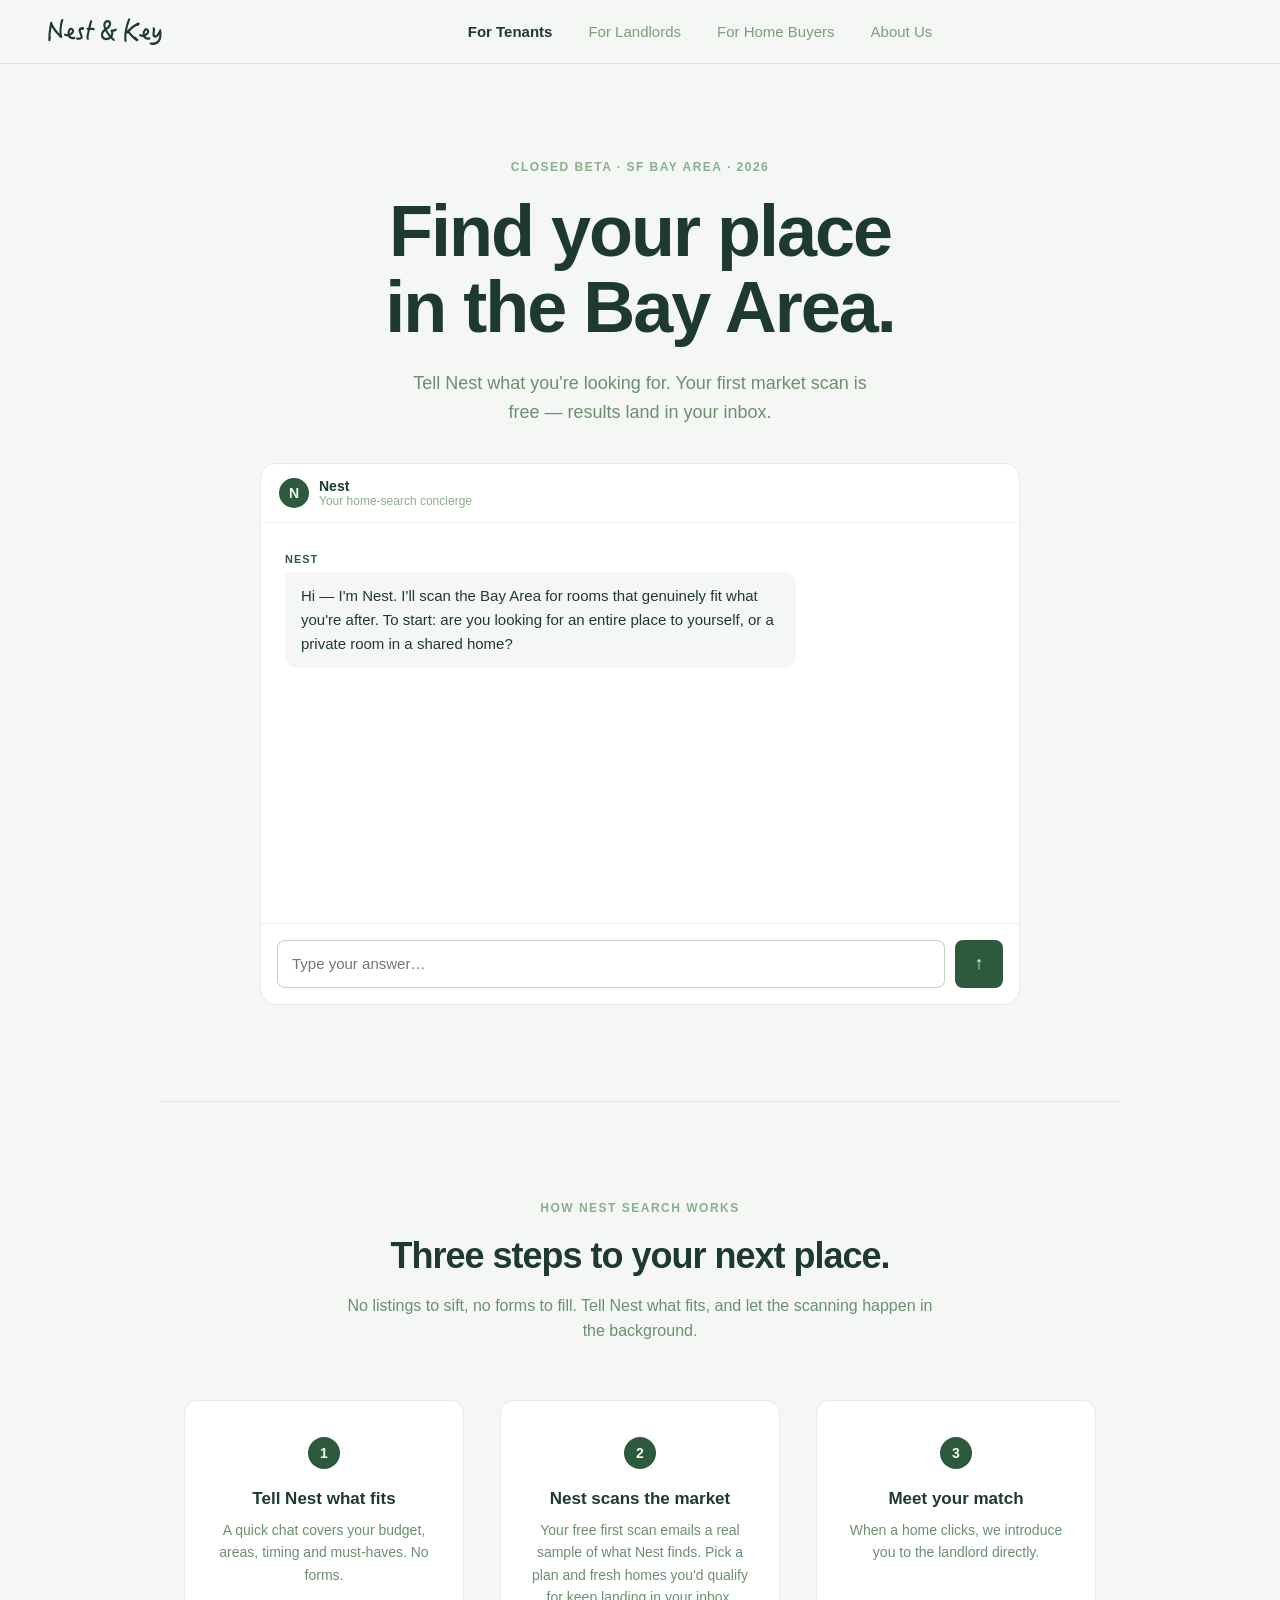
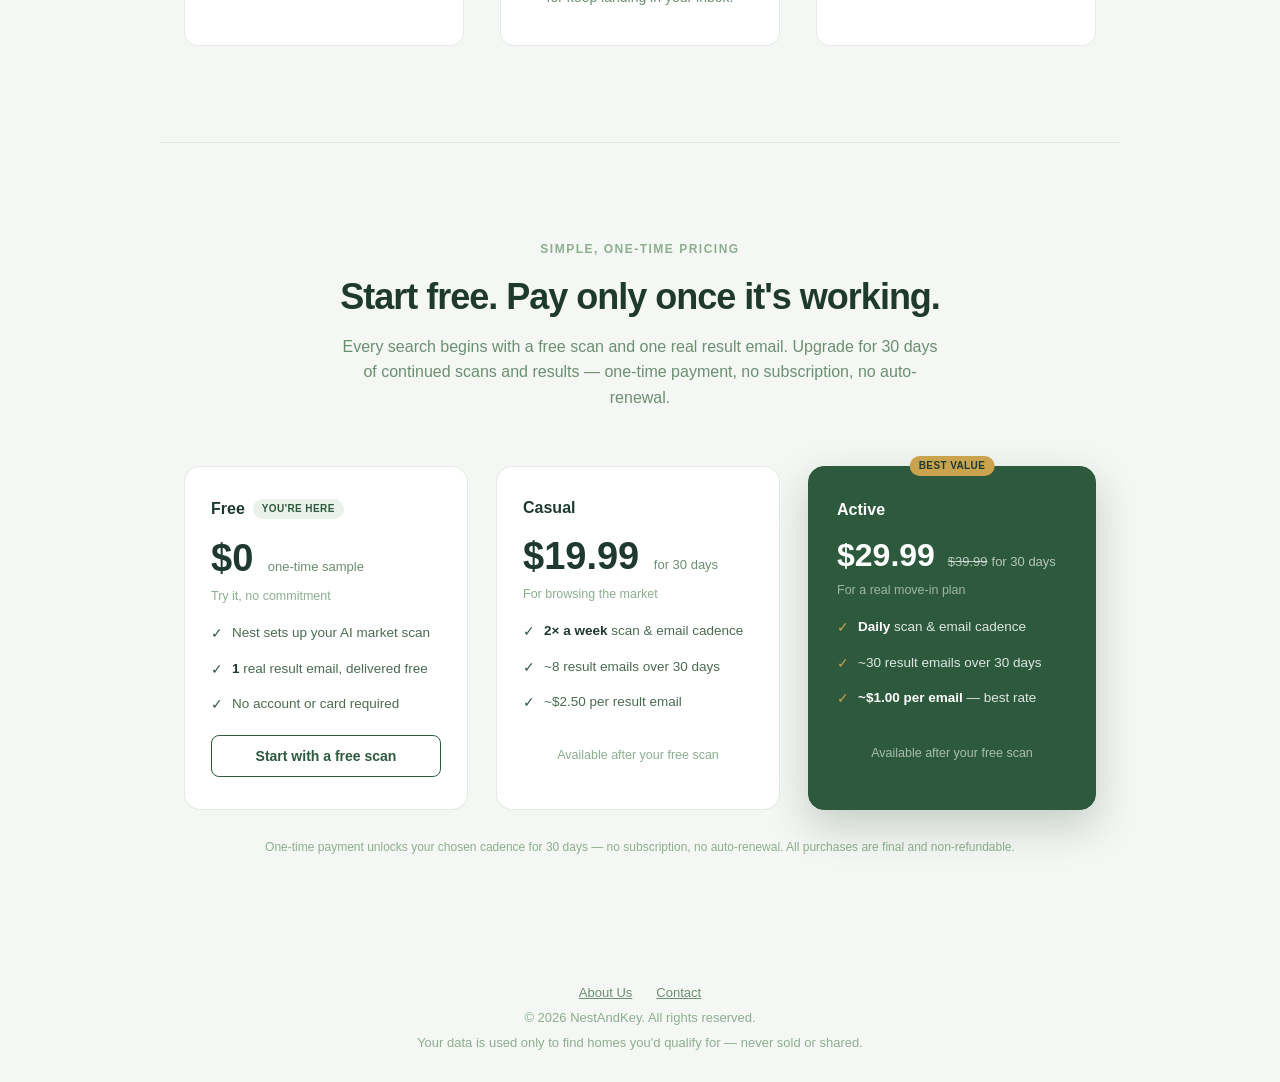
==== index.html @ 178459e4 "Fix tenant chat: input locked after correction + submit hint improvements - showStartButton() now re" ====
<!DOCTYPE html>
<html lang="en">
<head>
  <meta charset="UTF-8" />
  <meta name="viewport" content="width=device-width, initial-scale=1.0" />
  <title>Find Your Room in the SF Bay Area | Nest &amp; Key</title>
  <meta name="description" content="Tell Nest what you're looking for. Your first market scan is free — results land in your inbox. Nest &amp; Key finds and screens rooms for renters in the SF Bay Area." />
  <link rel="stylesheet" href="/styles.css" />
</head>
<body>

  <nav>
    <div class="nav-left">
      <button class="hamburger" id="hamburger" onclick="toggleMenu()" aria-label="Menu">
        <span></span><span></span><span></span>
      </button>
      <a class="nav-logo" href="/">
        <svg width="120" height="34" viewBox="40 88 160 55" fill="none" xmlns="http://www.w3.org/2000/svg" style="display:block;">
          <path d="M206.475 119.691C206.475 126.019 204.839 130.495 201.611 133.25C198.942 135.488 195.542 136.65 191.324 136.65C188.655 136.65 187.321 135.832 187.321 134.283C187.321 133.163 187.881 132.604 188.957 132.561C189.473 132.604 190.248 132.69 191.281 132.819C197.866 132.733 201.654 129.849 202.687 124.125C202.902 122.79 203.031 121.413 203.031 119.95C200.75 123.135 198.512 124.727 196.317 124.727C194.939 124.727 193.906 124.297 193.132 123.35C192.314 122.446 191.926 121.284 191.926 119.864C191.926 119.003 192.013 117.625 192.228 115.818C192.443 114.01 192.572 112.719 192.572 111.858C192.572 111.6 192.486 111.255 192.357 110.739C192.185 110.222 192.142 109.878 192.142 109.62C192.142 108.544 192.744 107.984 194.036 107.984C194.724 107.984 195.284 108.458 195.671 109.404C196.015 110.179 196.188 111.126 196.188 112.159C196.188 112.546 196.015 113.752 195.757 115.732C195.499 117.712 195.37 119.046 195.37 119.734C195.37 120.509 195.671 120.897 196.36 120.897C197.307 120.897 198.297 120.251 199.33 118.96C200.104 118.013 201.137 116.334 202.472 113.967C203.117 112.848 203.031 110.524 204.452 110.524C205.786 110.524 206.475 113.795 206.475 116.808V119.691Z" fill="currentColor"/>
          <path d="M188.711 125.976C188.711 127.353 187.248 128.085 184.364 128.085C181.093 128.085 178.682 126.621 177.133 123.652H175.842C174.723 123.652 173.647 123.436 172.528 122.963C171.064 122.36 170.375 121.586 170.375 120.639C170.375 119.434 170.935 118.831 172.054 118.831C172.312 118.831 172.743 119.046 173.345 119.477C173.948 119.907 174.507 120.122 175.11 120.122H176.1C175.971 119.39 175.928 118.788 175.928 118.357C175.928 116.291 176.444 114.355 177.477 112.547C178.682 110.438 180.189 109.362 182.04 109.362C183.116 109.362 184.149 109.878 185.182 110.911C186.215 111.944 186.731 113.106 186.731 114.312C186.731 117.497 184.579 120.251 180.275 122.576C181.308 123.824 182.427 124.426 183.718 124.426C184.063 124.426 184.622 124.383 185.354 124.297C186.086 124.211 186.645 124.125 186.989 124.125C187.42 124.125 187.85 124.34 188.195 124.685C188.539 125.115 188.711 125.545 188.711 125.976ZM183.331 114.484C183.331 114.139 183.159 113.838 182.901 113.494C182.556 113.236 182.212 113.063 181.868 113.063C181.093 113.063 180.49 113.709 180.06 115C179.629 116.076 179.457 117.195 179.457 118.357V119.132C182.04 117.454 183.331 115.904 183.331 114.484Z" fill="currentColor"/>
          <path d="M171.391 102.217C171.391 103.422 170.659 104.326 169.282 105.014C168.206 105.617 167.603 105.875 167.431 105.875C167.216 105.875 166.829 105.746 166.226 105.488C162.395 107.769 158.608 110.782 154.906 114.527C156.068 116.162 157.446 117.798 159.038 119.433C160.803 121.327 162.266 122.662 163.471 123.393C163.816 123.393 163.988 123.35 164.074 123.35C164.461 123.35 164.892 123.565 165.365 123.953L167.905 126.234C168.808 127.052 169.282 127.783 169.282 128.386C169.282 128.86 169.11 129.29 168.765 129.677C168.378 130.065 167.948 130.28 167.474 130.28C166.656 130.28 165.666 129.849 164.461 129.075C160.458 126.406 156.413 122.403 152.367 117.109C151.635 117.755 150.86 118.185 150.085 118.357C149.87 120.38 149.784 122.231 149.784 123.867C149.784 125.933 149.784 127.396 149.87 128.171C149.87 128.343 149.87 128.644 149.956 129.032C149.999 129.462 150.042 129.72 150.042 129.849C150.042 130.28 149.87 130.667 149.569 131.012C149.225 131.356 148.88 131.528 148.45 131.528C147.761 131.528 147.202 131.141 146.814 130.452C146.47 129.893 146.341 129.29 146.341 128.515C146.341 128.085 146.341 127.009 146.384 125.244C146.384 123.522 146.384 122.575 146.384 122.317C146.384 118.486 147.029 113.795 148.321 108.243C149.483 103.121 150.903 98.6442 152.539 94.8135C152.969 93.8666 153.486 93.3501 154.131 93.3501C155.25 93.3501 155.853 93.8666 155.853 94.8996C155.853 95.2439 155.38 96.7934 154.476 99.5051C153.4 102.733 152.84 104.498 152.754 104.756C151.893 107.769 151.248 110.653 150.774 113.494L154.949 109.534C156.8 107.812 159.21 105.918 162.223 103.938C165.709 101.528 168.163 100.323 169.626 100.323C170.057 100.323 170.444 100.538 170.788 100.925C171.176 101.313 171.391 101.743 171.391 102.217Z" fill="currentColor"/>
          <path d="M134.182 111.556C134.182 112.159 134.053 112.633 133.881 112.891C133.622 113.192 133.235 113.493 132.632 113.752C131.599 114.311 130.222 114.785 128.457 115.172C128.543 115.904 128.586 116.678 128.586 117.453C128.586 119.562 127.984 121.585 126.865 123.479C127.769 124.254 129.017 125.459 130.652 127.051C130.911 127.439 131.083 127.912 131.083 128.429C131.083 129.548 130.48 130.107 129.318 130.107C128.629 130.107 127.037 128.816 124.454 126.148C122.044 127.912 119.634 128.773 117.137 128.773C114.641 128.773 112.618 127.998 111.025 126.449C109.433 124.899 108.658 122.876 108.658 120.294C108.658 118.142 109.089 116.334 110.036 114.828C110.724 113.709 111.972 112.374 113.866 110.782C112.833 108.113 112.36 106.09 112.36 104.627C112.36 102.302 112.962 100.323 114.254 98.6009C115.545 96.8362 117.31 95.9323 119.462 95.9323C121.097 95.9323 122.431 96.4919 123.508 97.6109C124.584 98.687 125.143 100.064 125.143 101.786C125.143 104.11 124.454 106.09 123.12 107.726C122.302 108.759 120.71 110.179 118.299 111.901C119.591 114.354 120.796 116.248 121.872 117.582L124.282 120.724C124.885 119.605 125.186 118.529 125.186 117.453C125.186 116.851 125.014 115.99 124.756 114.914C124.411 113.881 124.282 113.278 124.282 113.02C124.282 112.546 124.454 112.159 124.885 111.815C125.229 111.513 125.66 111.341 126.09 111.341C126.176 111.341 126.434 111.384 126.779 111.427C127.08 111.513 127.295 111.513 127.424 111.513C127.941 111.513 129.017 111.212 130.695 110.523C131.47 110.222 132.159 110.05 132.804 110.05C133.149 110.05 133.45 110.222 133.794 110.523C134.053 110.825 134.182 111.169 134.182 111.556ZM121.571 102.259C121.571 101.571 121.398 100.925 121.097 100.366C120.753 99.8922 120.322 99.6339 119.806 99.6339C117.223 99.6339 115.932 101.269 115.932 104.455C115.932 105.574 116.19 106.951 116.707 108.587C119.935 106.521 121.571 104.412 121.571 102.259ZM121.958 123.393C118.859 119.433 116.664 116.334 115.416 114.053C113.221 115.947 112.145 117.927 112.145 119.993C112.145 121.542 112.532 122.79 113.307 123.737C114.081 124.641 115.244 125.072 116.707 125.072C118.558 125.072 120.322 124.512 121.958 123.393Z" fill="currentColor"/>
          <path d="M98.6138 110.782C98.6138 111.299 98.4416 111.772 98.1403 112.203C97.796 112.633 97.4086 112.848 97.0212 112.848C96.4186 112.848 95.8591 112.676 95.4287 112.246C95.1274 112.246 94.3957 112.246 93.1905 112.203C91.9854 112.203 91.2106 112.16 90.7802 112.16C90.0055 115.517 89.532 117.583 89.3598 118.401C88.8433 120.811 88.5851 123.006 88.499 124.9C88.9294 125.244 89.1446 125.718 89.1446 126.406C89.1446 126.837 88.9294 127.224 88.5421 127.612C88.1116 127.956 87.7243 128.128 87.2939 128.128C85.8735 128.128 85.1848 126.923 85.1848 124.599C85.1848 123.307 85.4431 121.241 86.0026 118.444L87.2939 112.246C85.9596 112.246 85.3139 111.643 85.3139 110.395C85.3139 109.62 85.5722 109.104 86.0887 108.845C86.433 108.673 87.0786 108.544 88.1116 108.544C89.2307 103.982 90.1776 100.452 90.9524 97.8697C91.2106 96.9658 91.7271 96.4924 92.5019 96.4924C93.6209 96.4924 94.2235 97.138 94.3527 98.4292C94.0944 99.3331 93.7501 100.366 93.3627 101.571C92.8462 103.336 92.2867 105.617 91.6841 108.458C91.9854 108.458 93.0614 108.501 94.8691 108.544C97.3656 108.673 98.6138 109.405 98.6138 110.782Z" fill="currentColor"/>
          <path d="M81.4732 110.265C81.4732 110.782 81.301 111.169 80.9998 111.428C80.6554 111.772 80.268 111.901 79.8376 111.901C79.6224 111.901 79.235 111.901 78.7186 111.815C78.2021 111.815 77.8147 111.772 77.5564 111.772C76.4374 111.772 75.8778 112.202 75.8778 113.02C75.8778 113.537 76.3943 115.129 77.4704 117.798C78.5033 120.509 79.0629 122.532 79.0629 123.824C79.0629 125.072 78.5464 126.062 77.5564 126.88C76.4374 127.697 74.9309 128.128 73.0371 128.128C69.9381 128.128 68.4316 127.482 68.4316 126.277C68.4316 125.803 68.5608 125.33 68.9051 124.9C69.1633 124.469 69.5077 124.211 69.895 124.211C69.9811 124.211 70.4546 124.297 71.3154 124.383C72.1762 124.512 72.908 124.555 73.4245 124.555C74.8448 124.555 75.5765 124.082 75.5765 123.049C75.5765 122.446 75.017 120.811 73.984 118.228C72.951 115.646 72.4345 113.709 72.4345 112.504C72.4345 110.524 73.4244 109.146 75.4474 108.415C75.8778 107.726 76.6956 107.339 77.9868 107.339C79.9668 107.339 81.0428 107.984 81.215 109.275C81.3871 109.62 81.4732 109.964 81.4732 110.265Z" fill="currentColor"/>
          <path d="M67.1106 125.115C67.1106 126.492 65.6472 127.224 62.7634 127.224C59.4922 127.224 57.0819 125.761 55.5324 122.791H54.2412C53.1221 122.791 52.0461 122.576 50.927 122.102C49.4636 121.5 48.7749 120.725 48.7749 119.778C48.7749 118.573 49.3344 117.97 50.4535 117.97C50.7118 117.97 51.1422 118.185 51.7448 118.616C52.3473 119.046 52.9069 119.261 53.5095 119.261H54.4994C54.3703 118.53 54.3273 117.927 54.3273 117.497C54.3273 115.431 54.8438 113.494 55.8767 111.686C57.0819 109.577 58.5884 108.501 60.4391 108.501C61.5152 108.501 62.5482 109.018 63.5812 110.051C64.6142 111.084 65.1307 112.246 65.1307 113.451C65.1307 116.636 62.9786 119.391 58.6744 121.715C59.7074 122.963 60.8265 123.566 62.1178 123.566C62.4621 123.566 63.0216 123.523 63.7533 123.437C64.485 123.35 65.0446 123.264 65.3889 123.264C65.8193 123.264 66.2497 123.48 66.5941 123.824C66.9384 124.254 67.1106 124.685 67.1106 125.115ZM61.7304 113.623C61.7304 113.279 61.5582 112.977 61.3 112.633C60.9556 112.375 60.6113 112.203 60.267 112.203C59.4922 112.203 58.8897 112.848 58.4592 114.14C58.0288 115.216 57.8567 116.335 57.8567 117.497V118.272C60.4391 116.593 61.7304 115.043 61.7304 113.623Z" fill="currentColor"/>
          <path d="M47.7147 96.2768C47.7147 96.535 47.5856 97.0515 47.3704 97.7833C45.6487 103.207 44.8309 109.146 44.8309 115.603C44.8309 116.549 45.0892 118.874 45.6918 122.575C45.7778 123.178 45.8209 123.479 45.8209 123.522C45.8209 124.727 45.2183 125.287 44.0562 125.287C43.7549 125.287 43.4106 125.158 42.9801 124.813C42.6358 124.77 42.2054 124.426 41.6028 123.824C41.4306 123.651 40.2685 122.317 38.0734 119.735C35.4909 116.765 33.8123 114.785 33.0376 113.752C31.402 111.686 29.9816 109.491 28.7765 107.252C27.6574 113.709 27.0978 118.874 27.0118 122.704H27.3991C27.5713 123.049 27.7004 123.393 27.7004 123.78C27.7004 124.857 27.3991 126.664 26.7965 129.247C26.5813 130.108 26.1079 130.538 25.3331 130.538C24.9027 130.538 24.5153 130.323 24.128 129.935C23.6976 129.548 23.5254 129.161 23.5254 128.73V125.115C23.5254 119.089 24.4723 111.212 26.3661 101.528C26.237 101.356 26.194 101.141 26.194 100.925C26.194 100.538 26.4092 100.108 26.9257 99.591C27.4422 99.1176 27.8726 98.8593 28.26 98.8593C28.7765 98.8593 29.2069 99.0315 29.5512 99.3758C29.8955 99.7201 30.0677 100.151 30.0677 100.667C30.0677 100.839 29.9816 101.054 29.8955 101.399C31.445 105.789 35.4048 111.514 41.6889 118.572C41.5167 116.42 41.4737 114.828 41.4737 113.752C41.4737 111.298 41.7319 108.285 42.2915 104.67C42.851 100.753 43.5397 97.8263 44.3575 95.8464C44.7018 94.9855 45.2613 94.5121 46.0361 94.5121C46.4665 94.5121 46.8539 94.7273 47.1982 95.0716C47.5425 95.459 47.7147 95.8464 47.7147 96.2768Z" fill="currentColor"/>
        </svg>
      </a>
    </div>
    <div class="nav-links">
      <a href="/" class="active">For Tenants</a>
      <a href="/landlords">For Landlords</a>
      <a href="/buyers">For Home Buyers</a>
      <a href="/about">About Us</a>
    </div>
  </nav>

  <div class="mobile-menu" id="mobile-menu">
    <a href="/" class="active">For Tenants</a>
    <a href="/landlords">For Landlords</a>
    <a href="/buyers">For Home Buyers</a>
    <a href="/about">About Us</a>
  </div>

  <section id="tenants" class="section-multi">
    <div class="hero-block">
      <span class="tag">Closed Beta · SF Bay Area · 2026</span>
      <h1>Find your place<br>in the Bay Area.</h1>
      <p class="sub">Tell Nest what you're looking for. Your first market scan is free — results land in your inbox.</p>
      <div class="chat-card" id="chat-card">
        <div class="chat-header">
          <span class="chat-avatar">N</span>
          <div style="display:flex; flex-direction:column;">
            <span class="chat-header-name">Nest</span>
            <span class="chat-header-sub">Your home-search concierge</span>
          </div>
        </div>
        <div class="chat-messages" id="chat-messages">
          <div class="msg nest">
            <div class="msg-label">Nest</div>
            <div class="msg-text">Hi — I'm Nest. I'll scan the Bay Area for rooms that genuinely fit what you're after. To start: are you looking for an entire place to yourself, or a private room in a shared home?</div>
          </div>
        </div>
        <div class="chat-input-row" id="chat-input-row">
          <textarea id="chat-input" placeholder="Type your answer…"></textarea>
          <button class="chat-send" id="chat-send" aria-label="Send">↑</button>
        </div>
      </div>
    </div>

    <div class="content-section centered">
      <span class="tag">How Nest Search works</span>
      <h2 class="section-title">Three steps to your next place.</h2>
      <p class="section-subtitle">No listings to sift, no forms to fill. Tell Nest what fits, and let the scanning happen in the background.</p>
      <div class="steps-grid">
        <div class="step-card">
          <span class="step-num">1</span>
          <h3>Tell Nest what fits</h3>
          <p>A quick chat covers your budget, areas, timing and must-haves. No forms.</p>
        </div>
        <div class="step-card">
          <span class="step-num">2</span>
          <h3>Nest scans the market</h3>
          <p>Your free first scan emails a real sample of what Nest finds. Pick a plan and fresh homes you'd qualify for keep landing in your inbox.</p>
        </div>
        <div class="step-card">
          <span class="step-num">3</span>
          <h3>Meet your match</h3>
          <p>When a home clicks, we introduce you to the landlord directly.</p>
        </div>
      </div>
    </div>

    <div class="content-section centered">
      <span class="tag">Simple, one-time pricing</span>
      <h2 class="section-title">Start free. Pay only once it's working.</h2>
      <p class="section-subtitle">Every search begins with a free scan and one real result email. Upgrade for 30 days of continued scans and results — one-time payment, no subscription, no auto-renewal.</p>
      <div class="pricing-cards">

        <div class="pricing-card">
          <div style="display:flex; align-items:center; gap:8px; line-height:1;">
            <span class="pricing-plan">Free</span>
            <span class="pricing-badge here">You're here</span>
          </div>
          <div>
            <div class="pricing-price">$0 <span>one-time sample</span></div>
            <div class="pricing-caption">Try it, no commitment</div>
          </div>
          <ul class="pricing-features">
            <li>Nest sets up your AI market scan</li>
            <li><span><strong>1</strong> real result email, delivered free</span></li>
            <li>No account or card required</li>
          </ul>
          <a class="pricing-cta outline" href="#chat-card" onclick="const hero = document.querySelector('#tenants .hero-block'); if (hero) { window.scrollTo({ top: hero.getBoundingClientRect().top + window.scrollY - 24, behavior: 'smooth' }); const input = document.getElementById('chat-input'); if (input) setTimeout(() => input.focus(), 400); } return false;">Start with a free scan</a>
        </div>

        <div class="pricing-card">
          <div>
            <div class="pricing-plan">Casual</div>
          </div>
          <div>
            <div class="pricing-price">$19.99 <span>for 30 days</span></div>
            <div class="pricing-caption">For browsing the market</div>
          </div>
          <ul class="pricing-features">
            <li><span><strong>2× a week</strong> scan &amp; email cadence</span></li>
            <li>~8 result emails over 30 days</li>
            <li>~$2.50 per result email</li>
          </ul>
          <p class="pricing-hint">Available after your free scan</p>
        </div>

        <div class="pricing-card active-card">
          <span class="pricing-badge best">Best value</span>
          <div>
            <div class="pricing-plan">Active</div>
          </div>
          <div>
            <div class="pricing-price">$29.99 <span class="pricing-strike">$39.99</span><span>for 30 days</span></div>
            <div class="pricing-caption">For a real move-in plan</div>
          </div>
          <ul class="pricing-features">
            <li><span><strong>Daily</strong> scan &amp; email cadence</span></li>
            <li>~30 result emails over 30 days</li>
            <li><span><strong>~$1.00 per email</strong> — best rate</span></li>
          </ul>
          <p class="pricing-hint">Available after your free scan</p>
        </div>

      </div>
      <p class="pricing-footer">One-time payment unlocks your chosen cadence for 30 days — no subscription, no auto-renewal. All purchases are final and non-refundable.</p>
    </div>

  </section>

  <footer>
    <div style="display:flex;gap:24px;justify-content:center;margin-bottom:10px;">
      <a href="/about">About Us</a>
      <a href="mailto:hello@nestandkey.ai">Contact</a>
    </div>
    <div>© 2026 NestAndKey. All rights reserved.</div>
    <div style="margin-top:10px;">Your data is used only to find homes you'd qualify for — never sold or shared.</div>
  </footer>

  <script src="/shared.js"></script>
  <script>
    let chatState = {
      roomType:'', location:'', budget:'', stay:'', commute:'', roomNeeds:'',
      workStatus:'', income:'', credit:'', lifestyle:'', email:''
    };
    let chatHistory = [
      { role: 'assistant', content: "Hi — I'm Nest. I'll scan the Bay Area for rooms that genuinely fit what you're after. To start: are you looking for an entire place to yourself, or a private room in a shared home?" }
    ];

    async function sendChat() {
      const input = document.getElementById('chat-input');
      const text = input.value.trim();
      if (!text) {
        input.classList.remove('shake');
        void input.offsetWidth;
        input.classList.add('shake');
        input.addEventListener('animationend', () => input.classList.remove('shake'), { once: true });
        return;
      }

      appendMsg('user', text);
      chatHistory.push({ role: 'user', content: text });
      input.value = '';
      setChatEnabled(false);

      const box = document.getElementById('chat-messages');
      const typing = document.createElement('div');
      typing.className = 'msg nest typing-indicator';
      typing.innerHTML = '<div class="typing-dots"><span></span><span></span><span></span></div>';
      box.appendChild(typing);
      box.scrollTop = box.scrollHeight;

      try {
        const res = await fetch('/api/chat', {
          method: 'POST',
          headers: { 'content-type': 'application/json' },
          body: JSON.stringify({ messages: chatHistory, state: chatState })
        });
        typing.remove();
        if (!res.ok) throw new Error('api error');
        const data = await res.json();
        // Protective merge: never overwrite a filled field with an empty string from the API
        for (const [k, v] of Object.entries(data.state)) {
          if (v !== '' && v !== null && v !== undefined) chatState[k] = v;
        }
        chatHistory.push({ role: 'assistant', content: data.reply });
        appendMsg('nest', data.reply);
        updateNestSummary();

        if (data.ready) {
          showStartButton();
        } else {
          setChatEnabled(true);
        }
      } catch (err) {
        typing.remove();
        appendNestError();
        setChatEnabled(true);
      }
    }

    function updateNestSummary() {
      const summaryEl = document.getElementById('chat-summary-card');
      if (!summaryEl) return;
      const fieldLabels = [
        ['roomType', 'Room type'], ['location', 'Location'], ['budget', 'Budget'],
        ['stay', 'Move-in & stay'], ['commute', 'Commute'], ['roomNeeds', 'Room needs'],
        ['workStatus', 'Work / study'], ['income', 'Income'], ['credit', 'Credit'],
        ['lifestyle', 'Lifestyle'], ['email', 'Email'],
      ];
      const rowsHtml = fieldLabels
        .filter(([key]) => (chatState[key] || '').trim() !== '')
        .map(([key, label]) => `<div class="chat-summary-row"><span class="chat-summary-label">${label}</span><span class="chat-summary-value">${chatState[key]}</span></div>`)
        .join('');
      const rowsEl = summaryEl.querySelector('.chat-summary-rows');
      if (rowsEl) rowsEl.innerHTML = rowsHtml;
    }

    function appendNestError() {
      const box = document.getElementById('chat-messages');
      const div = document.createElement('div');
      div.className = 'msg error';
      div.innerHTML = '<div class="msg-label">Nest</div><div class="msg-text">Something went wrong. <button class="msg-retry-btn" onclick="retryLastMessage()">Retry</button></div>';
      box.appendChild(div);
      box.scrollTop = box.scrollHeight;
    }

    function retryLastMessage() {
      const box = document.getElementById('chat-messages');
      const err = box.querySelector('.msg.error');
      if (err) err.remove();

      setChatEnabled(false);
      const typing = document.createElement('div');
      typing.className = 'msg nest typing-indicator';
      typing.innerHTML = '<div class="typing-dots"><span></span><span></span><span></span></div>';
      box.appendChild(typing);
      box.scrollTop = box.scrollHeight;

      fetch('/api/chat', {
        method: 'POST',
        headers: { 'content-type': 'application/json' },
        body: JSON.stringify({ messages: chatHistory, state: chatState })
      })
        .then(res => { typing.remove(); if (!res.ok) throw new Error(); return res.json(); })
        .then(data => {
          for (const [k, v] of Object.entries(data.state)) {
            if (v !== '' && v !== null && v !== undefined) chatState[k] = v;
          }
          chatHistory.push({ role: 'assistant', content: data.reply });
          appendMsg('nest', data.reply);
          updateNestSummary();
          if (data.ready) showStartButton(); else setChatEnabled(true);
        })
        .catch(() => { typing.remove(); appendNestError(); setChatEnabled(true); });
    }

    function showStartButton() {
      const fieldLabels = [
        ['roomType', 'Room type'], ['location', 'Location'], ['budget', 'Budget'],
        ['stay', 'Move-in & stay'], ['commute', 'Commute'], ['roomNeeds', 'Room needs'],
        ['workStatus', 'Work / study'], ['income', 'Income'], ['credit', 'Credit'],
        ['lifestyle', 'Lifestyle'], ['email', 'Email'],
      ];
      const rowsHtml = fieldLabels
        .filter(([key]) => (chatState[key] || '').trim() !== '')
        .map(([key, label]) => `<div class="chat-summary-row"><span class="chat-summary-label">${label}</span><span class="chat-summary-value">${chatState[key]}</span></div>`)
        .join('');

      const existingSummary = document.getElementById('chat-summary-card');
      if (existingSummary) {
        existingSummary.querySelector('.chat-summary-rows').innerHTML = rowsHtml;
        setChatEnabled(true);
        return;
      }

      const card = document.getElementById('chat-card');
      const inputRow = document.getElementById('chat-input-row');

      const summary = document.createElement('div');
      summary.className = 'chat-summary-card';
      summary.id = 'chat-summary-card';
      summary.innerHTML = `<div class="chat-summary-title">Ready to search — here's what I have</div><div class="chat-summary-rows">${rowsHtml}</div>`;

      const hint = document.createElement('p');
      hint.className = 'chat-summary-hint';
      hint.id = 'chat-summary-hint';
      hint.textContent = "Ready? Hit submit to lock in your search — or keep typing to adjust.";

      const btn = document.createElement('button');
      btn.className = 'chat-start-btn';
      btn.id = 'chat-start-btn';
      btn.textContent = 'Submit my search →';
      btn.onclick = submitSearch;

      card.insertBefore(summary, inputRow);
      card.insertBefore(hint, inputRow);
      card.insertBefore(btn, inputRow);
      setChatEnabled(true);
    }

    async function submitSearch() {
      const btn = document.getElementById('chat-start-btn');
      if (btn) { btn.textContent = 'Starting…'; btn.disabled = true; }

      try {
        await fetch(SCRIPT_URL, {
          method: 'POST',
          mode: 'no-cors',
          headers: { 'content-type': 'application/json' },
          body: JSON.stringify({ sheet: 'Searches', ...chatState, roomType: chatState.roomType, timestamp: new Date().toISOString() })
        });
      } catch (_) {}

      document.getElementById('chat-card').innerHTML =
        `<div class="chat-confirm">✓ You're in — Nest is scanning the Bay Area now. First results will land in <strong>${chatState.email}</strong> shortly.</div>`;
    }

    function appendMsg(role, text) {
      const box = document.getElementById('chat-messages');
      const div = document.createElement('div');
      div.className = `msg ${role}`;
      div.innerHTML = role === 'nest'
        ? `<div class="msg-label">Nest</div><div class="msg-text">${text}</div>`
        : `<div class="msg-text">${text}</div>`;
      box.appendChild(div);
      box.scrollTop = box.scrollHeight;
    }

    function setChatEnabled(on) {
      const input = document.getElementById('chat-input');
      const btn = document.getElementById('chat-send');
      if (input) input.disabled = !on;
      if (btn) btn.disabled = !on;
    }

    document.getElementById('chat-send').addEventListener('click', sendChat);
    document.getElementById('chat-input').addEventListener('keydown', function(e) {
      if (e.key === 'Enter' && !e.shiftKey) { e.preventDefault(); sendChat(); }
    });
    initChatKeyboardFix('chat-input', 'chat-messages', 'chat-input-row');
  </script>

</body>
</html>
---- styles.css ----
* { margin: 0; padding: 0; box-sizing: border-box; }
body {
  font-family: -apple-system, BlinkMacSystemFont, 'Segoe UI', sans-serif;
  background: #F4F7F4;
  color: #1E3A2F;
  min-height: 100vh;
}

/* Nav */
nav {
  display: flex;
  align-items: center;
  justify-content: space-between;
  padding: 0 48px;
  height: 64px;
  border-bottom: 1px solid rgba(80,110,80,0.15);
  background: #F4F7F4;
  position: relative;
  z-index: 100;
}
.nav-left { display: flex; align-items: center; gap: 12px; flex-shrink: 0; }
.nav-logo { cursor: pointer; white-space: nowrap; color: #1E3A2F; text-decoration: none; display: block; }
.nav-links { display: flex; gap: 36px; align-items: center; flex: 1; justify-content: center; }
.nav-links a {
  font-size: 15px;
  color: #7A9E7E;
  text-decoration: none;
  cursor: pointer;
  transition: color 0.15s;
  white-space: nowrap;
}
.nav-links a:hover { color: #1E3A2F; }
.nav-links a.active { color: #1E3A2F; font-weight: 600; }
.nav-actions { display: flex; gap: 10px; align-items: center; flex-shrink: 0; }

/* Hamburger */
.hamburger {
  display: none;
  flex-direction: column;
  justify-content: center;
  gap: 5px;
  width: 36px;
  height: 36px;
  cursor: pointer;
  background: none;
  border: none;
  padding: 4px;
}
.hamburger span {
  display: block;
  height: 2px;
  background: #1E3A2F;
  border-radius: 2px;
  transition: transform 0.25s, opacity 0.25s;
}
.hamburger.open span:nth-child(1) { transform: translateY(7px) rotate(45deg); }
.hamburger.open span:nth-child(2) { opacity: 0; }
.hamburger.open span:nth-child(3) { transform: translateY(-7px) rotate(-45deg); }

/* Mobile drawer */
.mobile-menu {
  display: none;
  flex-direction: column;
  background: #EBF0EB;
  border-bottom: 1px solid rgba(80,110,80,0.15);
  padding: 16px 24px 24px;
  gap: 4px;
}
.mobile-menu.open { display: flex; }
.mobile-menu a {
  font-size: 17px;
  color: #7A9E7E;
  text-decoration: none;
  padding: 12px 0;
  border-bottom: 1px solid rgba(80,110,80,0.1);
  transition: color 0.15s;
}
.mobile-menu a:last-of-type { border-bottom: none; }
.mobile-menu a:hover, .mobile-menu a.active { color: #1E3A2F; font-weight: 600; }

/* Page sections */
section { display: flex; flex-direction: column; align-items: center; justify-content: center; min-height: calc(100vh - 64px); text-align: center; padding: 48px; }

h1 { font-size: clamp(36px, 6vw, 72px); font-weight: 700; letter-spacing: -2px; line-height: 1.05; max-width: 820px; color: #1E3A2F; }
p.sub { margin-top: 24px; font-size: 18px; color: #6B8F71; max-width: 480px; line-height: 1.6; }
.tag { display: inline-block; font-size: 12px; font-weight: 600; letter-spacing: 1.5px; text-transform: uppercase; color: #8BAF8E; margin-bottom: 20px; }

.cta { margin-top: 40px; display: flex; gap: 12px; flex-wrap: wrap; justify-content: center; }
.btn { padding: 14px 28px; border-radius: 8px; font-size: 15px; font-weight: 500; cursor: pointer; border: none; }
.btn-primary { background: #2D5A3D; color: #F4F7F4; }
.btn-primary:hover { background: #3D7A52; }
.btn-secondary { background: transparent; color: #2D5A3D; border: 1px solid rgba(80,130,80,0.35); }
.btn-secondary:hover { background: rgba(80,130,80,0.08); }

/* Waitlist form */
.waitlist-form { margin-top: 40px; display: flex; gap: 10px; flex-wrap: wrap; justify-content: center; }
.waitlist-form input {
  padding: 14px 18px;
  border-radius: 8px;
  border: 1px solid rgba(80,130,80,0.35);
  background: #fff;
  font-size: 15px;
  color: #1E3A2F;
  outline: none;
  min-width: 260px;
}
.waitlist-form input:focus { border-color: #2D5A3D; }
.waitlist-form button {
  padding: 14px 28px;
  border-radius: 8px;
  background: #2D5A3D;
  color: #F4F7F4;
  font-size: 15px;
  font-weight: 500;
  border: none;
  cursor: pointer;
}
.waitlist-form button:hover { background: #3D7A52; }
.waitlist-social { margin-top: 16px; font-size: 13px; color: #8BAF8E; }
.waitlist-success { margin-top: 40px; font-size: 17px; font-weight: 600; color: #2D5A3D; }

/* Chat card */
.chat-card { width: 100%; max-width: 760px; margin-top: 36px; background: #fff; border: 1px solid rgba(80,130,80,0.15); border-radius: 16px; overflow: hidden; }
.chat-header { display: flex; align-items: center; gap: 10px; padding: 14px 18px; border-bottom: 1px solid rgba(80,110,80,0.1); text-align: left; }
.chat-header .chat-avatar { width: 30px; height: 30px; border-radius: 50%; background: #2D5A3D; color: #F4F7F4; display: flex; align-items: center; justify-content: center; font-size: 14px; font-weight: 700; flex-shrink: 0; }
.chat-header .chat-header-name { font-size: 14px; font-weight: 600; color: #1E3A2F; }
.chat-header .chat-header-sub { font-size: 12px; color: #8BAF8E; }
.chat-messages { padding: 28px 24px; display: flex; flex-direction: column; gap: 16px; min-height: 400px; max-height: 500px; overflow-y: auto; }
.msg { max-width: 72%; font-size: 15px; line-height: 1.6; text-align: left; }
.msg.nest, .msg.key { align-self: flex-start; }
.msg.nest .msg-label, .msg.key .msg-label { font-size: 11px; font-weight: 700; letter-spacing: 1px; color: #2D5A3D; text-transform: uppercase; margin-bottom: 4px; text-align: left; }
.msg.nest .msg-text, .msg.key .msg-text { background: #F4F7F4; color: #1E3A2F; padding: 12px 16px; border-radius: 0 12px 12px 12px; }
.msg.user { align-self: flex-end; }
.msg.user .msg-text { background: #2D5A3D; color: #F4F7F4; padding: 12px 16px; border-radius: 12px 0 12px 12px; }
.chat-input-row { display: flex; gap: 10px; padding: 16px; border-top: 1px solid rgba(80,110,80,0.12); }
.chat-input-row textarea { flex: 1; padding: 12px 14px; border-radius: 8px; border: 1px solid rgba(80,130,80,0.35); font-size: 15px; color: #1E3A2F; resize: none; height: 48px; font-family: inherit; outline: none; line-height: 1.4; }
.chat-input-row textarea:focus { border-color: #2D5A3D; }
.chat-send { min-width: 48px; min-height: 48px; border-radius: 8px; background: #2D5A3D; color: #F4F7F4; border: none; font-size: 18px; cursor: pointer; flex-shrink: 0; }
.chat-send:hover { background: #3D7A52; }
.chat-send:disabled { opacity: 0.4; cursor: not-allowed; }
.chat-confirm { padding: 32px 24px; font-size: 15px; color: #2D5A3D; font-weight: 500; line-height: 1.7; text-align: center; }
.chat-ready-cta { padding: 4px 0 8px; }
.chat-ready-cta button { display: block; width: 100%; background: #2D5A3D; color: #F4F7F4; font-weight: 600; font-size: 15px; padding: 14px; border: none; border-radius: 10px; cursor: pointer; box-shadow: 0 4px 14px rgba(45,90,61,0.18); transition: transform 0.15s, box-shadow 0.15s; }
.chat-ready-cta button:hover { background: #3D7A52; transform: translateY(-2px); box-shadow: 0 8px 20px rgba(45,90,61,0.28); }
.chat-ready-cta button:disabled { opacity: 0.6; transform: none; cursor: default; }
.chat-start-btn { width: calc(100% - 32px); margin: 0 16px 16px; padding: 14px; background: #2D5A3D; color: #F4F7F4; border: none; font-size: 15px; font-weight: 600; cursor: pointer; border-radius: 10px; box-shadow: 0 4px 14px rgba(45,90,61,0.18); transition: transform 0.15s, box-shadow 0.15s; }
.chat-start-btn:hover { background: #3D7A52; transform: translateY(-2px); box-shadow: 0 8px 20px rgba(45,90,61,0.28); }
.chat-start-btn:disabled { opacity: 0.5; cursor: not-allowed; transform: none; box-shadow: none; }
.chat-summary-card { margin: 16px 16px 0; padding: 14px 16px; border: 1px solid rgba(45,90,61,0.25); background: #F4F8F4; border-radius: 12px; }
.chat-summary-title { font-size: 11px; font-weight: 700; letter-spacing: 0.5px; text-transform: uppercase; color: #2D5A3D; }
.chat-summary-rows { margin-top: 10px; display: flex; flex-direction: column; gap: 6px; }
.chat-summary-row { display: flex; gap: 10px; font-size: 12.5px; line-height: 1.4; }
.chat-summary-label { flex-shrink: 0; width: 110px; color: #8BAF8E; font-weight: 600; }
.chat-summary-value { color: #1E3A2F; font-weight: 500; }
.chat-summary-hint { font-size: 11px; color: #8BAF8E; margin: 8px 16px 14px; text-align: center; }

/* Chat UX — typing indicator */
.typing-dots { display: flex; gap: 5px; padding: 12px 16px; background: #F4F7F4; border-radius: 0 12px 12px 12px; width: fit-content; }
.typing-dots span { width: 7px; height: 7px; border-radius: 50%; background: #B0C4B3; animation: typingBounce 1.2s ease-in-out infinite; }
.typing-dots span:nth-child(2) { animation-delay: 0.2s; }
.typing-dots span:nth-child(3) { animation-delay: 0.4s; }
@keyframes typingBounce { 0%, 60%, 100% { transform: translateY(0); } 30% { transform: translateY(-6px); } }

/* Chat UX — error bubble */
.msg.error { align-self: flex-start; max-width: 72%; }
.msg.error .msg-text { background: #FAF3E0; color: #7A5C1E; padding: 12px 16px; border-radius: 0 12px 12px 12px; font-size: 15px; line-height: 1.6; }
.msg-retry-btn { display: inline-block; margin-top: 8px; font-size: 12px; font-weight: 600; color: #9A7D3A; background: none; border: 1px solid #D4B87A; border-radius: 6px; padding: 4px 10px; cursor: pointer; }
.msg-retry-btn:hover { background: #FDF6E3; }

/* Chat UX — empty send shake */
@keyframes chatInputShake { 0%, 100% { transform: translateX(0); } 20%, 60% { transform: translateX(-4px); } 40%, 80% { transform: translateX(4px); } }
.chat-input-row textarea.shake { animation: chatInputShake 0.35s ease; border-color: #C9A34E; }

/* Pricing */
.pricing-cards { display: flex; gap: 28px; align-items: stretch; text-align: left; }
.pricing-card { flex: 1; min-width: 180px; background: #fff; border: 1px solid rgba(80,130,80,0.15); border-radius: 16px; padding: 32px 26px; display: flex; flex-direction: column; gap: 20px; }
.pricing-card.active-card { background: #2D5A3D; border-color: #2D5A3D; color: #fff; padding: 34px 28px; box-shadow: 0 16px 40px rgba(30,58,47,0.22); position: relative; transition: transform 0.2s ease, box-shadow 0.2s ease; }
.pricing-card.active-card:hover { transform: translateY(-4px); box-shadow: 0 22px 52px rgba(30,58,47,0.32); }
.pricing-badge { display: inline-block; font-size: 10px; font-weight: 700; letter-spacing: 0.4px; text-transform: uppercase; padding: 3px 9px; border-radius: 20px; margin-bottom: 4px; line-height: 1.4; }
.pricing-badge.here { background: rgba(80,130,80,0.12); color: #2D5A3D; margin-bottom: 0; }
.pricing-badge.best { background: #C9A34E; color: #1E3A2F; position: absolute; top: -11px; left: 50%; transform: translateX(-50%); white-space: nowrap; margin-bottom: 0; }
.pricing-plan { font-size: 16px; font-weight: 700; color: #1E3A2F; }
.active-card .pricing-plan { color: #fff; }
.pricing-price { font-size: 38px; font-weight: 700; color: #1E3A2F; line-height: 1; white-space: nowrap; }
.pricing-price span { font-size: 13px; font-weight: 400; color: #6B8F71; margin-left: 4px; white-space: nowrap; }
.active-card .pricing-price { color: #fff; font-size: 32px; }
.active-card .pricing-price span { color: rgba(255,255,255,0.65); }
.pricing-strike { font-size: 13px; color: #8BAF8E; text-decoration: line-through; margin-left: 6px; white-space: nowrap; }
.active-card .pricing-strike { color: rgba(255,255,255,0.45); }
.pricing-caption { font-size: 12.5px; color: #8BAF8E; margin-top: 12px; }
.active-card .pricing-caption { color: rgba(255,255,255,0.55); }
.pricing-features { list-style: none; padding: 0; margin: 0; display: flex; flex-direction: column; gap: 14px; flex: 1; }
.pricing-features li { font-size: 13.5px; color: #4A6B52; line-height: 1.5; display: flex; align-items: flex-start; gap: 9px; }
.pricing-features li::before { content: "✓"; font-weight: 400; color: #2D5A3D; flex-shrink: 0; margin-top: 1px; }
.pricing-features li strong { font-weight: 600; color: #1E3A2F; }
.active-card .pricing-features li strong { color: #fff; }
.active-card .pricing-features li { color: rgba(255,255,255,0.85); }
.active-card .pricing-features li::before { color: #C9A34E; }
.pricing-cta { display: block; width: 100%; padding: 12px; border-radius: 8px; font-size: 14px; font-weight: 600; text-align: center; cursor: pointer; text-decoration: none; transition: background 0.15s; }
.pricing-cta.outline { background: transparent; border: 1.5px solid #2D5A3D; color: #2D5A3D; }
.pricing-cta.outline:hover { background: rgba(80,130,80,0.06); }
.pricing-footer { font-size: 12px; color: #8BAF8E; line-height: 1.6; margin-top: 28px; text-align: center; }
.pricing-hint { margin-top: auto; min-height: 43px; display: flex; align-items: center; justify-content: center; font-size: 12.5px; color: #8BAF8E; text-align: center; line-height: 1.4; text-wrap: balance; }
.active-card .pricing-hint { color: rgba(255,255,255,0.6); }

/* Footer */
footer { text-align: center; padding: 32px; font-size: 13px; color: #8BAF8E; }
footer a { color: #6B8F71; text-decoration: underline; }
footer a:hover { color: #1E3A2F; }

/* Multi-section pages */
section.section-multi { justify-content: flex-start; min-height: auto; padding: 0; }
.hero-block { display: flex; flex-direction: column; align-items: center; justify-content: center; min-height: calc(100vh - 64px); text-align: center; padding: 48px; width: 100%; }
section.section-multi .hero-block { min-height: 65vh; padding-top: 96px; padding-bottom: 96px; position: relative; }
#tenants .hero-block { min-height: calc(100vh - 64px - 40px); padding-top: 96px; padding-bottom: 96px; position: relative; }
.content-section { width: 100%; max-width: 960px; margin: 0 auto; padding: 96px 24px; border-top: 1px solid rgba(80,110,80,0.12); text-align: left; }
.content-section.centered { text-align: center; }
.section-title { font-size: clamp(26px, 3.5vw, 36px); font-weight: 700; letter-spacing: -1px; color: #1E3A2F; margin-bottom: 16px; text-align: center; }
.section-subtitle { font-size: 16px; color: #6B8F71; text-align: center; max-width: 600px; margin: 0 auto 56px; line-height: 1.6; }

/* Steps */
.steps-grid { display: grid; grid-template-columns: repeat(3, 1fr); gap: 36px; }
.step-card { background: #fff; border: 1px solid rgba(80,130,80,0.15); border-radius: 14px; padding: 36px 28px; }
.step-num { display: inline-flex; align-items: center; justify-content: center; width: 32px; height: 32px; border-radius: 50%; background: #2D5A3D; color: #F4F7F4; font-size: 14px; font-weight: 700; margin-bottom: 20px; }
.step-card h3 { font-size: 17px; font-weight: 700; color: #1E3A2F; margin-bottom: 10px; }
.step-card p { font-size: 14px; color: #6B8F71; line-height: 1.6; }

/* Trust box */
.trust-box { background: #EBF0EB; border-radius: 16px; padding: 48px 40px; text-align: center; }
.trust-box .trust-stat { font-size: 22px; font-weight: 700; color: #1E3A2F; margin-bottom: 14px; }
.trust-box .trust-note { font-size: 15px; color: #4A6B52; }

/* Buyers page */
.scenario-prompt { font-size: 13px; font-weight: 600; color: #1E3A2F; margin-bottom: 12px; }
.scenario-picker { display: flex; gap: 16px; margin-bottom: 28px; }
.scenario-btn {
  flex: 1; padding: 20px 24px; border-radius: 14px; border: 2px solid rgba(80,130,80,0.2);
  background: #fff; cursor: pointer; text-align: left; transition: border-color 0.15s, background 0.15s, box-shadow 0.15s;
  display: flex; flex-direction: column; gap: 4px;
}
.scenario-btn:hover { border-color: rgba(45,90,61,0.45); }
.scenario-btn.selected { border-color: #2D5A3D; background: #EFF4F0; box-shadow: 0 4px 18px rgba(45,90,61,0.13); }
.sb-check {
  width: 20px; height: 20px; border-radius: 50%; border: 2px solid rgba(80,130,80,0.3);
  display: flex; align-items: center; justify-content: center; flex-shrink: 0;
  font-size: 11px; color: transparent; margin-bottom: 8px; transition: all 0.15s;
}
.scenario-btn.selected .sb-check { background: #2D5A3D; border-color: #2D5A3D; color: #fff; }
.sb-title { font-size: 16px; font-weight: 700; color: #1E3A2F; }
.sb-sub { font-size: 13px; color: #6B8F71; line-height: 1.4; }
.calc-controls-row { display: flex; align-items: center; justify-content: space-between; margin-bottom: 24px; }
.calc-label-group { display: flex; flex-direction: column; gap: 2px; }
.calc-section-label { font-size: 11.5px; font-weight: 700; letter-spacing: 1px; text-transform: uppercase; color: #1E3A2F; }
.calc-section-cap { font-size: 11px; color: #8BAF8E; }
.pill-toggle { display: flex; background: #E4EBE4; border-radius: 999px; padding: 3px; gap: 2px; }
.pill-btn {
  padding: 6px 16px; border-radius: 999px; font-size: 13px; font-weight: 500;
  color: #6B8F71; border: none; background: transparent; cursor: pointer; transition: all 0.15s; white-space: nowrap;
}
.pill-btn.active { background: #fff; color: #1E3A2F; font-weight: 600; box-shadow: 0 1px 4px rgba(30,58,47,0.08); }
.bcalc-card { background: #fff; border: 1px solid rgba(80,130,80,0.15); border-radius: 18px; padding: 40px; box-shadow: 0 18px 50px rgba(30,58,47,0.10); max-width: 760px; margin: 0 auto; text-align: left; }
.bcalc-grid { display: grid; grid-template-columns: 1fr 1fr; gap: 20px; }
.bcalc-field { display: flex; flex-direction: column; gap: 5px; }
.bcalc-field label { font-size: 12.5px; font-weight: 600; color: #1E3A2F; }
.field-hint { font-size: 11px; color: #8BAF8E; line-height: 1.35; margin-top: 1px; }
.bcalc-field input {
  padding: 12px 14px; border-radius: 8px; border: 1px solid rgba(80,130,80,0.35);
  font-size: 14px; color: #1E3A2F; outline: none; font-family: inherit; background: #fff;
  transition: border-color 0.15s, box-shadow 0.15s;
}
.bcalc-field input:focus { border-color: #2D5A3D; box-shadow: 0 0 0 3px rgba(45,90,61,0.06); }
.bcalc-field input.awaiting { border-color: rgba(45,90,61,0.55); box-shadow: 0 0 0 3px rgba(45,90,61,0.08); }
.bcalc-field input::placeholder { color: #AEC3B1; }
.bcalc-adv { display: none; }
.bcalc-adv.visible { display: flex; }
.bcalc-divider { height: 1px; background: rgba(80,110,80,0.15); margin: 32px 0; }
.takeaway-panel { background: #EFF4F0; border-radius: 12px; padding: 16px 20px; font-size: 15px; color: #1E3A2F; line-height: 1.6; margin-bottom: 24px; }
.takeaway-empty { background: #F4F7F4; border-radius: 12px; padding: 20px; font-size: 14px; color: #8BAF8E; font-style: italic; text-align: center; }
.result-bars { display: flex; flex-direction: column; gap: 16px; margin-bottom: 24px; }
.bar-row { display: flex; flex-direction: column; gap: 7px; }
.bar-lbl-row { display: flex; justify-content: space-between; align-items: baseline; gap: 8px; }
.bar-lbl { font-size: 13px; color: #4A6B52; }
.bar-val { font-size: 14px; font-weight: 700; color: #1E3A2F; white-space: nowrap; }
.bar-track { height: 10px; background: #E4EBE4; border-radius: 999px; overflow: hidden; }
.bar-fill { height: 100%; border-radius: 999px; transition: width 0.25s ease; }
.bar-muted { background: #B7C9BA; }
.bar-accent { background: #2D5A3D; }
.unlock-row { display: flex; justify-content: space-between; align-items: center; padding: 12px 0 2px; border-top: 1px solid rgba(80,110,80,0.10); margin-top: 8px; }
.unlock-lbl { font-size: 13px; font-weight: 600; color: #1E3A2F; }
.unlock-val { font-size: 18px; font-weight: 700; color: #2D5A3D; }
.adv-rows { border: 1px solid rgba(80,110,80,0.12); border-radius: 12px; overflow: hidden; margin-bottom: 20px; }
.adv-row-item { display: flex; justify-content: space-between; align-items: center; padding: 13px 18px; font-size: 14px; border-bottom: 1px solid rgba(80,110,80,0.08); gap: 12px; }
.adv-row-item:last-child { border-bottom: none; }
.adv-row-lbl { color: #4A6B52; }
.adv-row-val { font-weight: 600; color: #1E3A2F; white-space: nowrap; }
.adv-row-item.row-hl { background: #EFF4F0; }
.adv-row-item.row-hl .adv-row-lbl { font-weight: 600; color: #1E3A2F; }
.adv-row-item.row-hl .adv-row-val { color: #2D5A3D; font-size: 16px; }
.calc-fn { font-size: 11.5px; color: #8BAF8E; line-height: 1.5; text-align: center; margin-top: 4px; }
.market-stats { display: flex; gap: 20px; justify-content: center; flex-wrap: wrap; }
.market-stats-panel { background: #EBF0EB; border-radius: 16px; padding: 48px 40px; display: grid; grid-template-columns: repeat(3, 1fr); gap: 32px; width: 100%; }
.market-stat { flex: 1; min-width: 160px; max-width: 220px; background: #EBF0EB; border-radius: 16px; padding: 36px 24px; text-align: center; }
.market-stats-panel .market-stat { background: none; border-radius: 0; padding: 0; min-width: 0; max-width: none; }
.market-stat-num { font-size: 34px; font-weight: 700; color: #1E3A2F; letter-spacing: -1px; margin-bottom: 8px; }
.market-stat-lbl { font-size: 14px; color: #4A6B52; line-height: 1.4; }
.steps-grid-4 { display: grid; grid-template-columns: repeat(4, 1fr); gap: 24px; }

/* Key listing intake */
.key-intake-wrap { display: grid; grid-template-columns: 1fr 320px; gap: 24px; align-items: stretch; max-width: 1080px; margin: 0 auto; }
.key-intake-wrap .chat-card { margin-top: 0; }
.key-brief-panel { background: #EDF2ED; border: 1px solid rgba(80,130,80,0.15); border-radius: 16px; padding: 24px; box-shadow: none; display: flex; flex-direction: column; gap: 24px; text-align: left; }
.key-brief-head { display: flex; flex-direction: column; justify-content: center; gap: 2px; text-align: left; height: 58px; margin: -24px -24px 0; padding: 0 24px; border-bottom: 1px solid rgba(80,110,80,0.1); box-sizing: border-box; }
.key-brief-title { font-size: 14px; font-weight: 600; color: #1E3A2F; }
.key-brief-sub { font-size: 12px; color: #5E7D64; line-height: 1.4; }
.key-brief-fields { display: flex; flex-direction: column; gap: 16px; flex: 1; min-height: 24px; }
.key-brief-fields:has(.key-brief-empty) { justify-content: center; align-items: center; }
.key-brief-empty { font-size: 14px; color: #5E7D64; line-height: 1.5; text-align: center; }
.key-brief-row { display: flex; flex-direction: column; gap: 3px; animation: keyRowIn 0.25s ease; }
@keyframes keyRowIn { from { opacity: 0; transform: translateY(3px); } to { opacity: 1; transform: translateY(0); } }
.key-brief-check { display: none; }
.key-brief-row-text { display: flex; flex-direction: column; gap: 3px; min-width: 0; }
.key-brief-label { font-size: 11px; font-weight: 700; letter-spacing: 1px; text-transform: uppercase; color: #2D5A3D; }
.key-brief-value { font-size: 14px; color: #1E3A2F; font-weight: 400; line-height: 1.4; word-break: break-word; }
.key-brief-divider { height: 1px; background: rgba(80,110,80,0.1); }
.key-brief-panel:has(.key-brief-empty) .key-brief-divider { display: none; }
.key-brief-status { font-size: 14px; color: #5E7D64; text-align: center; padding: 12px; border-radius: 8px; background: rgba(255,255,255,0.55); border: none; width: 100%; }
.key-brief-trust { font-size: 12px; color: #5E7D64; line-height: 1.4; text-align: center; }
button.key-brief-status.ready { background: #2D5A3D; color: #F4F7F4; font-weight: 600; cursor: pointer; box-shadow: 0 4px 14px rgba(45,90,61,0.18); transition: transform 0.15s, box-shadow 0.15s; }
button.key-brief-status.ready:hover { background: #3D7A52; transform: translateY(-2px); box-shadow: 0 8px 20px rgba(45,90,61,0.28); }
.key-photo-drop { border: 1.5px dashed rgba(80,130,80,0.3); border-radius: 10px; padding: 32px 20px; text-align: center; display: flex; flex-direction: column; align-items: center; background-color: #FFFFFF; }
.key-photo-block { display: flex; flex-direction: column; gap: 16px; }
.key-photo-btn { padding: 9px 18px; border-radius: 8px; background: #2D5A3D; color: #F4F7F4; border: none; font-size: 14px; font-weight: 600; cursor: pointer; min-height: 40px; }
.key-photo-btn:hover { background: #3D7A52; }
.key-photo-hint { font-size: 11px; color: #8BAF8E; margin-top: 14px; }
.key-photo-item { font-size: 12px; color: #4A6B52; padding: 4px 0; }

/* Responsive */
@media (max-width: 1024px) {
  nav { padding: 0 24px; }
  .nav-links { display: none; }
  .hamburger { display: flex; }
  section { padding: 32px 24px; }
  .hero-block { padding: 32px 24px; }
  .steps-grid { grid-template-columns: 1fr; }
  .steps-grid-4 { grid-template-columns: repeat(2, 1fr); }
  .bcalc-card { padding: 28px 20px; }
  .chat-card { max-width: 100%; }
  .chat-messages { min-height: 320px; max-height: 420px; }
  .key-intake-wrap { grid-template-columns: 1fr; align-items: start; }
  .chat-input-row textarea { font-size: 16px; }
}
@media (max-width: 680px) {
  .pricing-cards { flex-direction: column; }
  .pricing-card { min-width: unset; }
  .scenario-picker { flex-direction: column; }
  .bcalc-grid { grid-template-columns: 1fr; }
  .steps-grid-4 { grid-template-columns: 1fr; }
  .market-stat { max-width: none; }
  .calc-controls-row { flex-direction: column; align-items: flex-start; gap: 12px; }
}
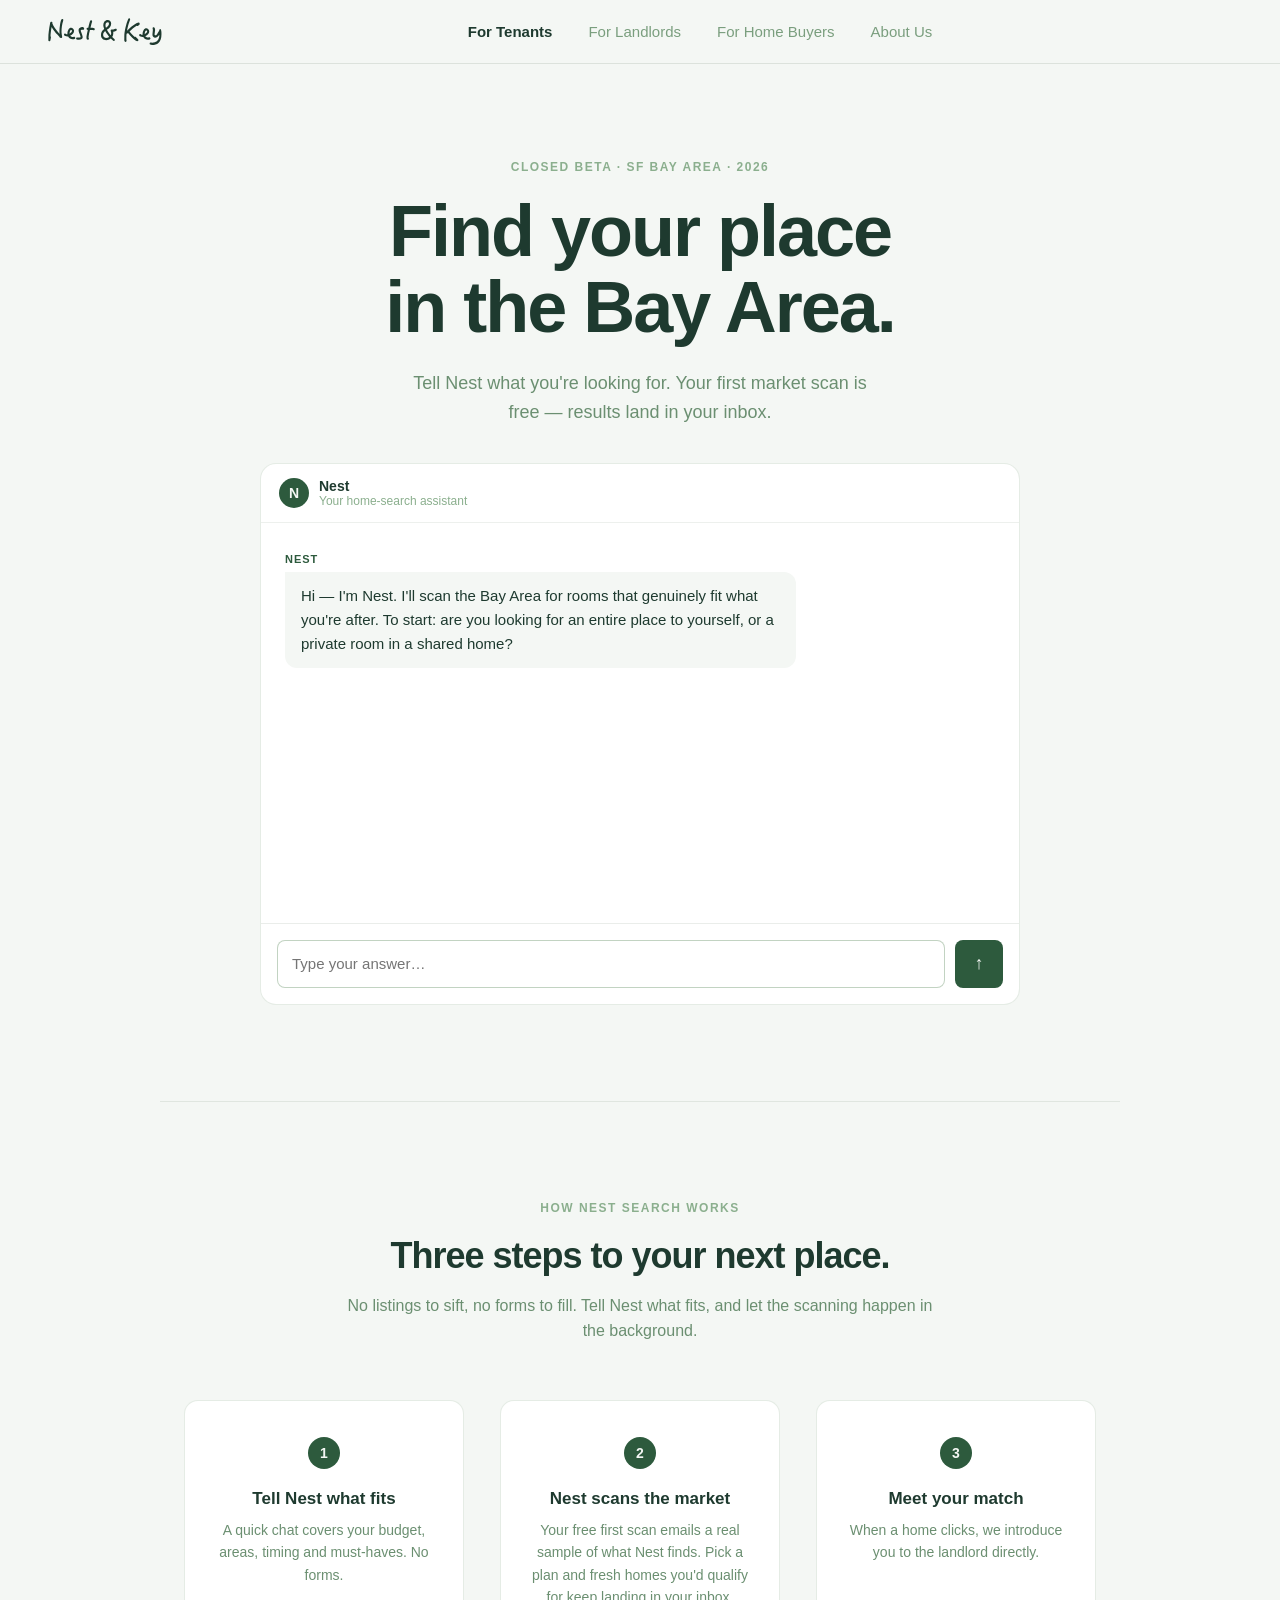
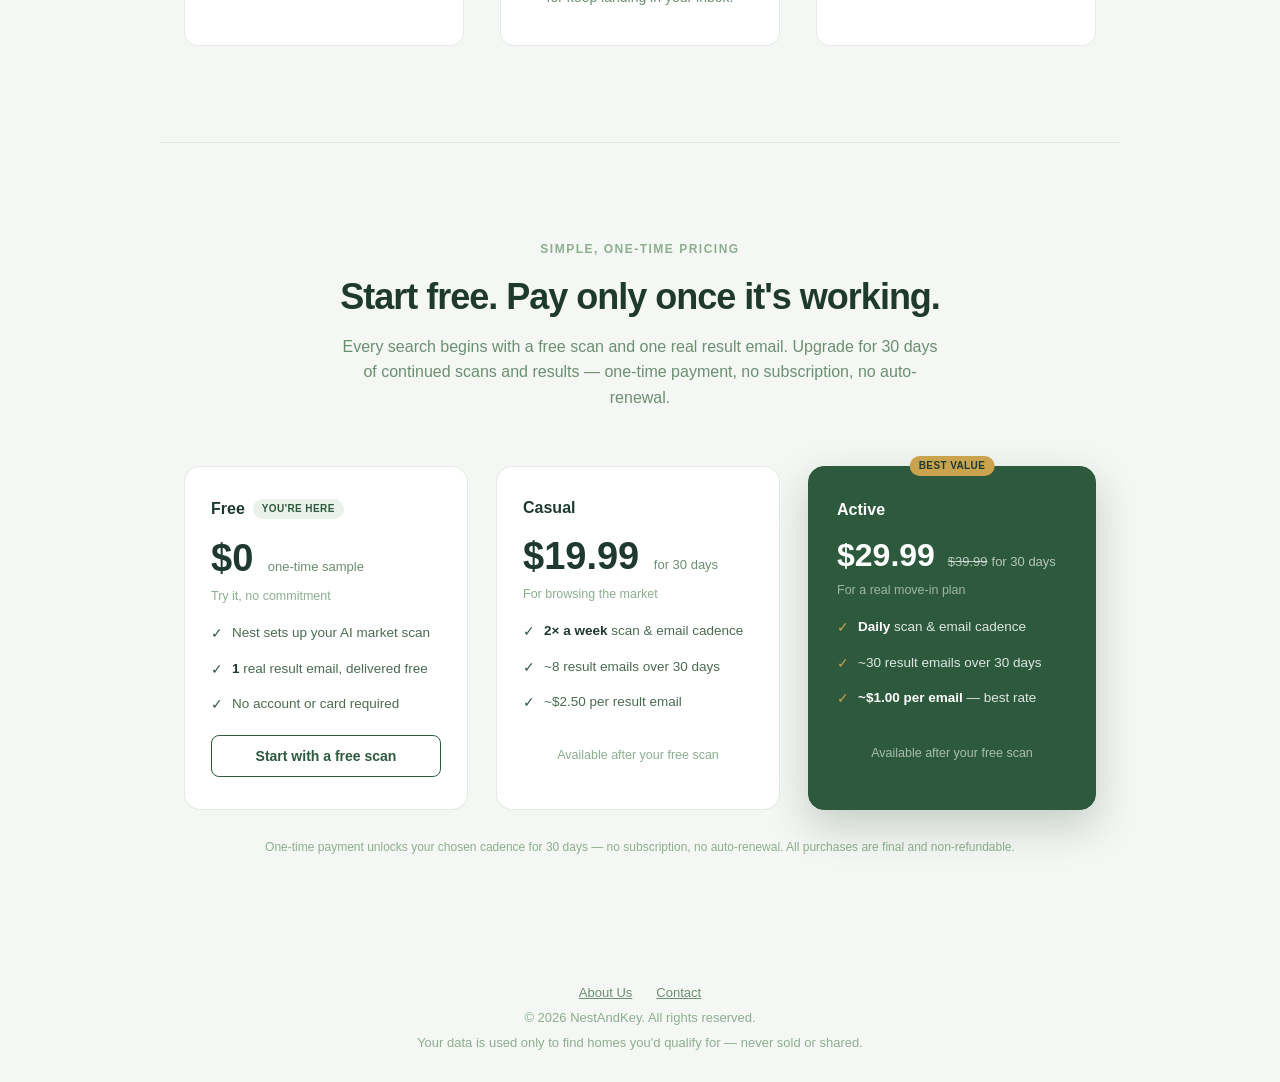
==== commit b8bff62e: "copy: reposition Nest & Key as a self-service tool - "concierge" -> "assistant" across chat subheads" ====
--- a/index.html
+++ b/index.html
@@ -52,7 +52,7 @@
           <span class="chat-avatar">N</span>
           <div style="display:flex; flex-direction:column;">
             <span class="chat-header-name">Nest</span>
-            <span class="chat-header-sub">Your home-search concierge</span>
+            <span class="chat-header-sub">Your home-search assistant</span>
           </div>
         </div>
         <div class="chat-messages" id="chat-messages">
@@ -338,7 +338,11 @@
       } catch (_) {}
 
       document.getElementById('chat-card').innerHTML =
-        `<div class="chat-confirm">✓ You're in — Nest is scanning the Bay Area now. First results will land in <strong>${chatState.email}</strong> shortly.</div>`;
+        `<div class="confirm confirm--panel">
+          <span class="confirm__medallion">✓</span>
+          <div class="confirm__title">You're in</div>
+          <p class="confirm__body">Nest is scanning the Bay Area now. First results will land in <strong>${chatState.email}</strong> shortly.</p>
+        </div>`;
     }
 
     function appendMsg(role, text) {
--- a/styles.css
+++ b/styles.css
@@ -138,7 +138,17 @@
 .chat-send { min-width: 48px; min-height: 48px; border-radius: 8px; background: #2D5A3D; color: #F4F7F4; border: none; font-size: 18px; cursor: pointer; flex-shrink: 0; }
 .chat-send:hover { background: #3D7A52; }
 .chat-send:disabled { opacity: 0.4; cursor: not-allowed; }
-.chat-confirm { padding: 32px 24px; font-size: 15px; color: #2D5A3D; font-weight: 500; line-height: 1.7; text-align: center; }
+/* Confirmation — shared success component (D2) */
+.confirm { background: #EBF0EB; border: 1px solid rgba(80,130,80,0.15); border-radius: 16px; }
+.confirm__medallion { width: 52px; height: 52px; border-radius: 50%; background: #2D5A3D; color: #fff; font-size: 24px; flex-shrink: 0; box-shadow: 0 0 0 6px rgba(45,90,61,0.10); display: flex; align-items: center; justify-content: center; }
+.confirm__title { font-size: 22px; font-weight: 700; letter-spacing: -0.5px; color: #1E3A2F; }
+.confirm__body { font-size: 15px; color: #4A6B52; line-height: 1.65; max-width: 320px; }
+.confirm__meta { font-size: 12px; color: #8BAF8E; line-height: 1.5; width: 100%; margin-top: 2px; padding-top: 12px; border-top: 1px solid rgba(80,110,80,0.12); }
+.confirm--panel { padding: 40px 32px; text-align: center; display: flex; flex-direction: column; align-items: center; gap: 14px; }
+.confirm--compact { border-left: 3px solid #2D5A3D; padding: 18px 20px; text-align: left; display: flex; gap: 14px; align-items: flex-start; }
+.confirm--compact .confirm__medallion { width: 36px; height: 36px; font-size: 18px; box-shadow: none; }
+.confirm--compact .confirm__title { font-size: 16px; letter-spacing: -0.3px; }
+.confirm--compact .confirm__body { font-size: 14px; }
 .chat-ready-cta { padding: 4px 0 8px; }
 .chat-ready-cta button { display: block; width: 100%; background: #2D5A3D; color: #F4F7F4; font-weight: 600; font-size: 15px; padding: 14px; border: none; border-radius: 10px; cursor: pointer; box-shadow: 0 4px 14px rgba(45,90,61,0.18); transition: transform 0.15s, box-shadow 0.15s; }
 .chat-ready-cta button:hover { background: #3D7A52; transform: translateY(-2px); box-shadow: 0 8px 20px rgba(45,90,61,0.28); }
@@ -327,12 +337,16 @@
 .key-brief-trust { font-size: 12px; color: #5E7D64; line-height: 1.4; text-align: center; }
 button.key-brief-status.ready { background: #2D5A3D; color: #F4F7F4; font-weight: 600; cursor: pointer; box-shadow: 0 4px 14px rgba(45,90,61,0.18); transition: transform 0.15s, box-shadow 0.15s; }
 button.key-brief-status.ready:hover { background: #3D7A52; transform: translateY(-2px); box-shadow: 0 8px 20px rgba(45,90,61,0.28); }
-.key-photo-drop { border: 1.5px dashed rgba(80,130,80,0.3); border-radius: 10px; padding: 32px 20px; text-align: center; display: flex; flex-direction: column; align-items: center; background-color: #FFFFFF; }
+.key-photo-drop { border: 1.5px dashed rgba(80,130,80,0.3); border-radius: 10px; padding: 32px 20px; text-align: center; display: flex; flex-direction: column; align-items: center; justify-content: center; background-color: #FFFFFF; }
 .key-photo-block { display: flex; flex-direction: column; gap: 16px; }
 .key-photo-btn { padding: 9px 18px; border-radius: 8px; background: #2D5A3D; color: #F4F7F4; border: none; font-size: 14px; font-weight: 600; cursor: pointer; min-height: 40px; }
 .key-photo-btn:hover { background: #3D7A52; }
-.key-photo-hint { font-size: 11px; color: #8BAF8E; margin-top: 14px; }
+.key-photo-hint { font-size: 11px; color: #8BAF8E; margin-top: 8px; }
 .key-photo-item { font-size: 12px; color: #4A6B52; padding: 4px 0; }
+.key-photo-grid { display: flex; flex-wrap: wrap; gap: 6px; margin-top: 12px; }
+.key-photo-wrap { position: relative; width: 60px; height: 60px; }
+.key-photo-thumb { width: 60px; height: 60px; object-fit: cover; border-radius: 6px; border: 1px solid rgba(80,130,80,0.2); display: block; }
+.key-photo-remove { position: absolute; top: -5px; right: -5px; width: 16px; height: 16px; border-radius: 50%; background: #1E3A2F; color: #fff; border: none; font-size: 11px; line-height: 1; cursor: pointer; display: flex; align-items: center; justify-content: center; padding: 0; }
 
 /* Responsive */
 @media (max-width: 1024px) {
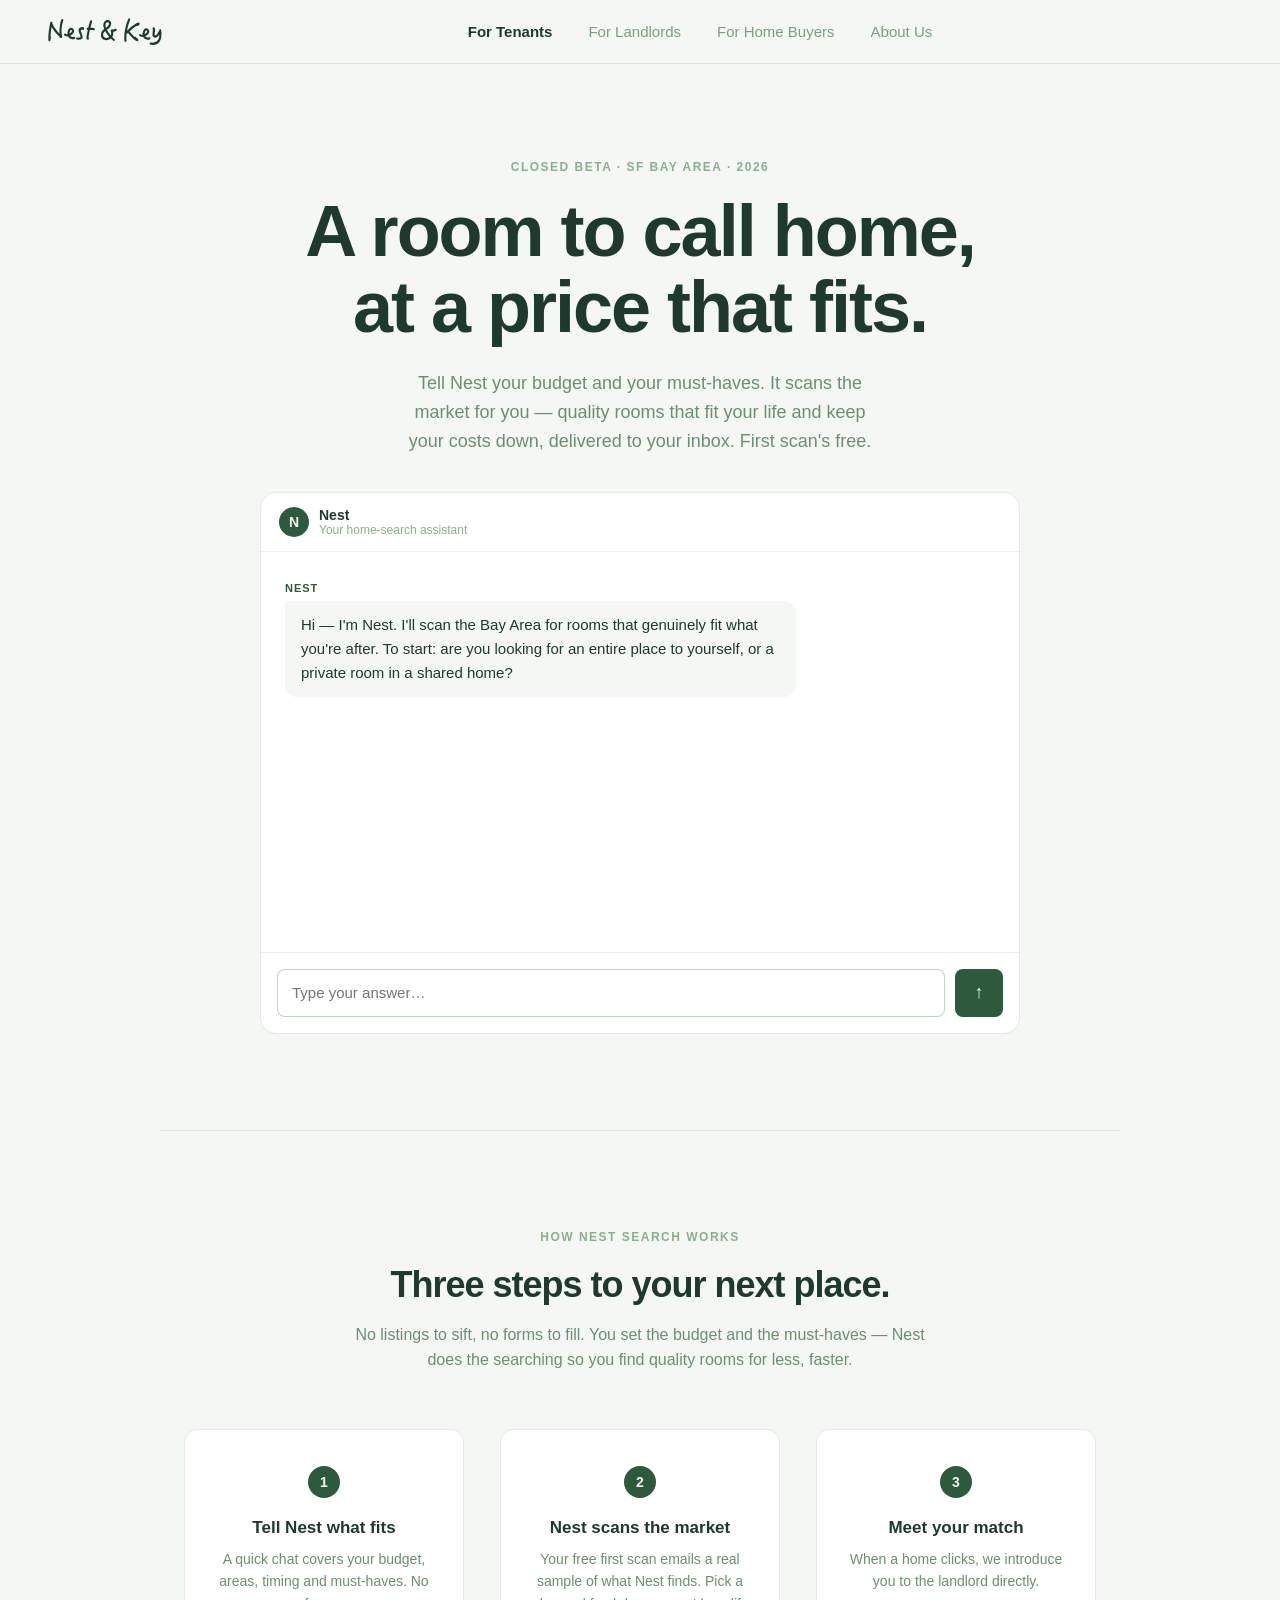
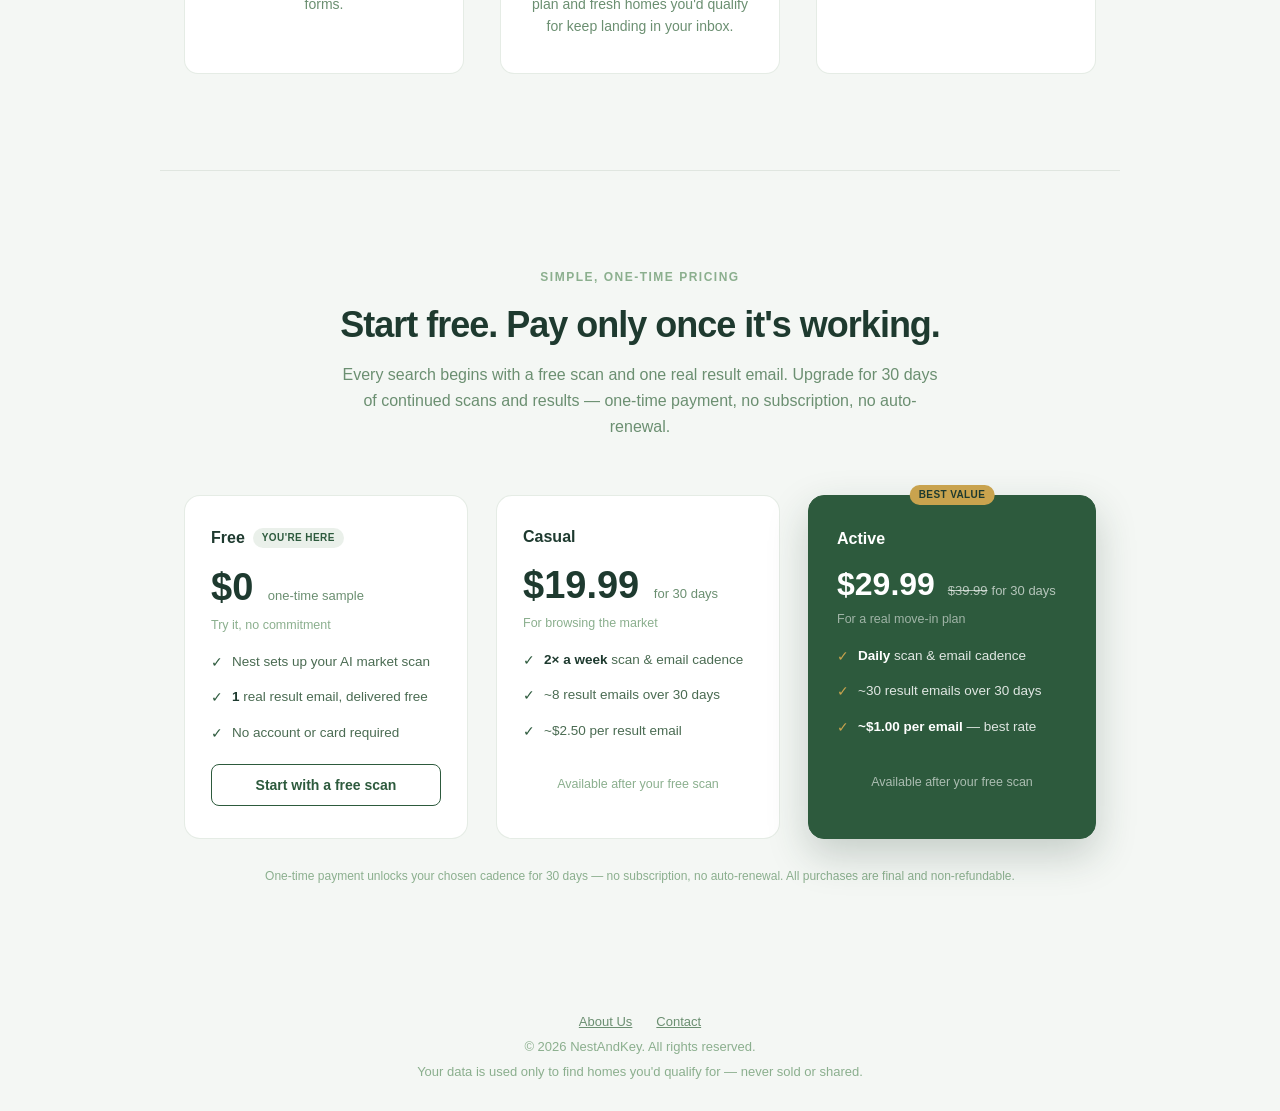
==== commit c66f2816: "copy: reposition tenant page around cost savings - title, meta description, H1, and hero sub now lea" ====
--- a/index.html
+++ b/index.html
@@ -3,8 +3,8 @@
 <head>
   <meta charset="UTF-8" />
   <meta name="viewport" content="width=device-width, initial-scale=1.0" />
-  <title>Find Your Room in the SF Bay Area | Nest &amp; Key</title>
-  <meta name="description" content="Tell Nest what you're looking for. Your first market scan is free — results land in your inbox. Nest &amp; Key finds and screens rooms for renters in the SF Bay Area." />
+  <title>Find a Room to Call Home — For Less | Nest &amp; Key</title>
+  <meta name="description" content="Put a smart search to work for you. Tell Nest your budget and must-haves — your first market scan is free, with real rooms landing in your inbox. Nest &amp; Key helps Bay Area renters find quality rooms for less." />
   <link rel="stylesheet" href="/styles.css" />
 </head>
 <body>
@@ -45,8 +45,8 @@
   <section id="tenants" class="section-multi">
     <div class="hero-block">
       <span class="tag">Closed Beta · SF Bay Area · 2026</span>
-      <h1>Find your place<br>in the Bay Area.</h1>
-      <p class="sub">Tell Nest what you're looking for. Your first market scan is free — results land in your inbox.</p>
+      <h1>A room to call home,<br>at a price that fits.</h1>
+      <p class="sub">Tell Nest your budget and your must-haves. It scans the market for you — quality rooms that fit your life and keep your costs down, delivered to your inbox. First scan's free.</p>
       <div class="chat-card" id="chat-card">
         <div class="chat-header">
           <span class="chat-avatar">N</span>
@@ -71,7 +71,7 @@
     <div class="content-section centered">
       <span class="tag">How Nest Search works</span>
       <h2 class="section-title">Three steps to your next place.</h2>
-      <p class="section-subtitle">No listings to sift, no forms to fill. Tell Nest what fits, and let the scanning happen in the background.</p>
+      <p class="section-subtitle">No listings to sift, no forms to fill. You set the budget and the must-haves — Nest does the searching so you find quality rooms for less, faster.</p>
       <div class="steps-grid">
         <div class="step-card">
           <span class="step-num">1</span>
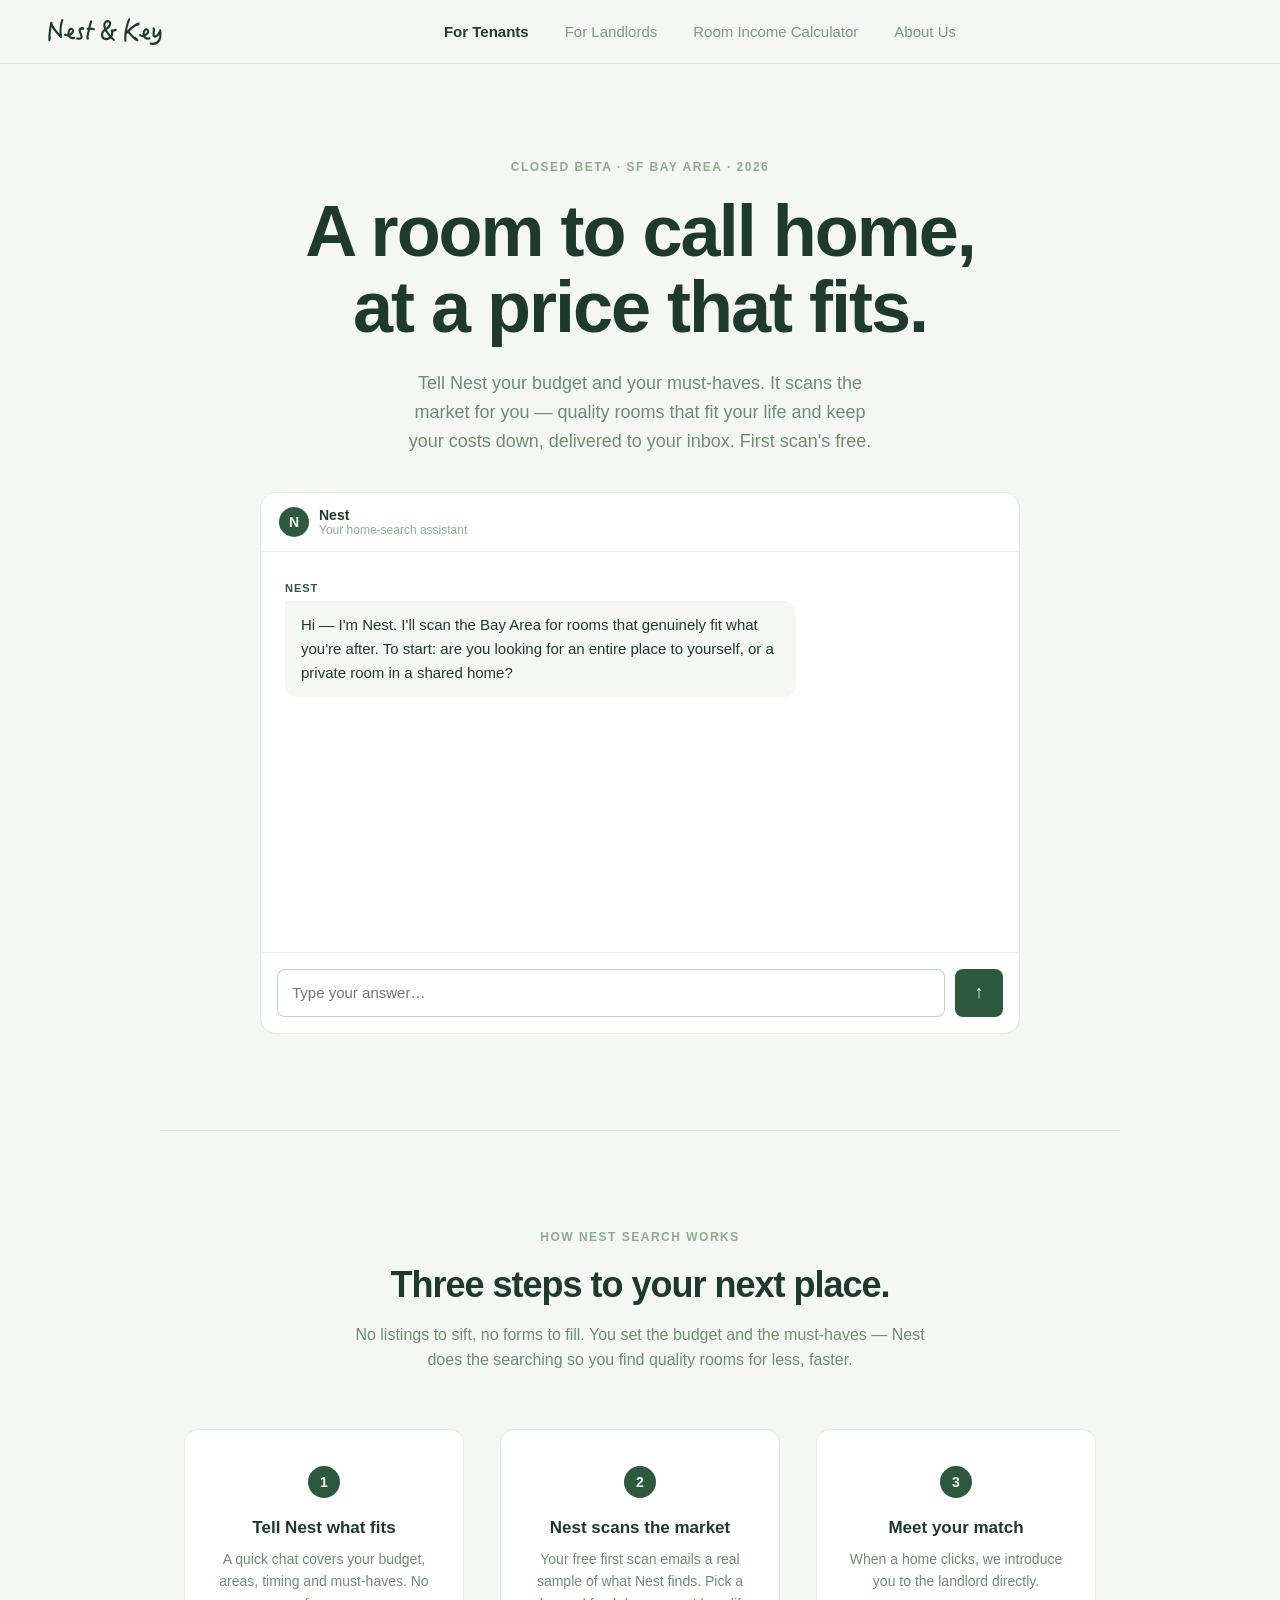
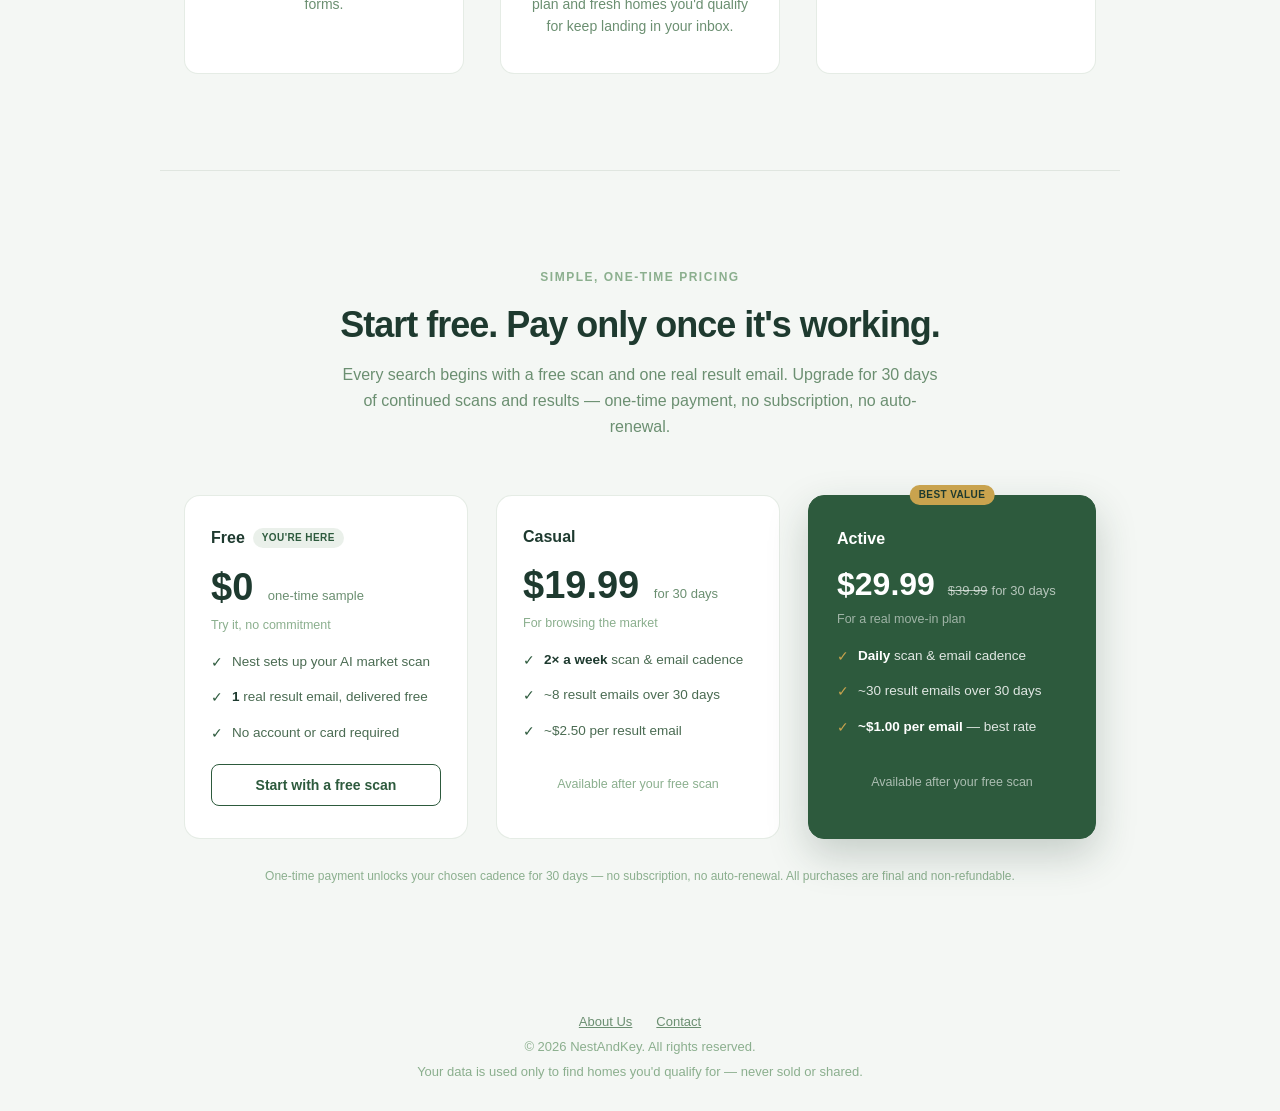
==== commit 43342972: "copy: recalibrate positioning around cost-efficiency and quality, not "self-service" - DESIGN_HANDOF" ====
--- a/index.html
+++ b/index.html
@@ -30,7 +30,7 @@
     <div class="nav-links">
       <a href="/" class="active">For Tenants</a>
       <a href="/landlords">For Landlords</a>
-      <a href="/buyers">For Home Buyers</a>
+      <a href="/buyers">Room Income Calculator</a>
       <a href="/about">About Us</a>
     </div>
   </nav>
@@ -38,7 +38,7 @@
   <div class="mobile-menu" id="mobile-menu">
     <a href="/" class="active">For Tenants</a>
     <a href="/landlords">For Landlords</a>
-    <a href="/buyers">For Home Buyers</a>
+    <a href="/buyers">Room Income Calculator</a>
     <a href="/about">About Us</a>
   </div>
 
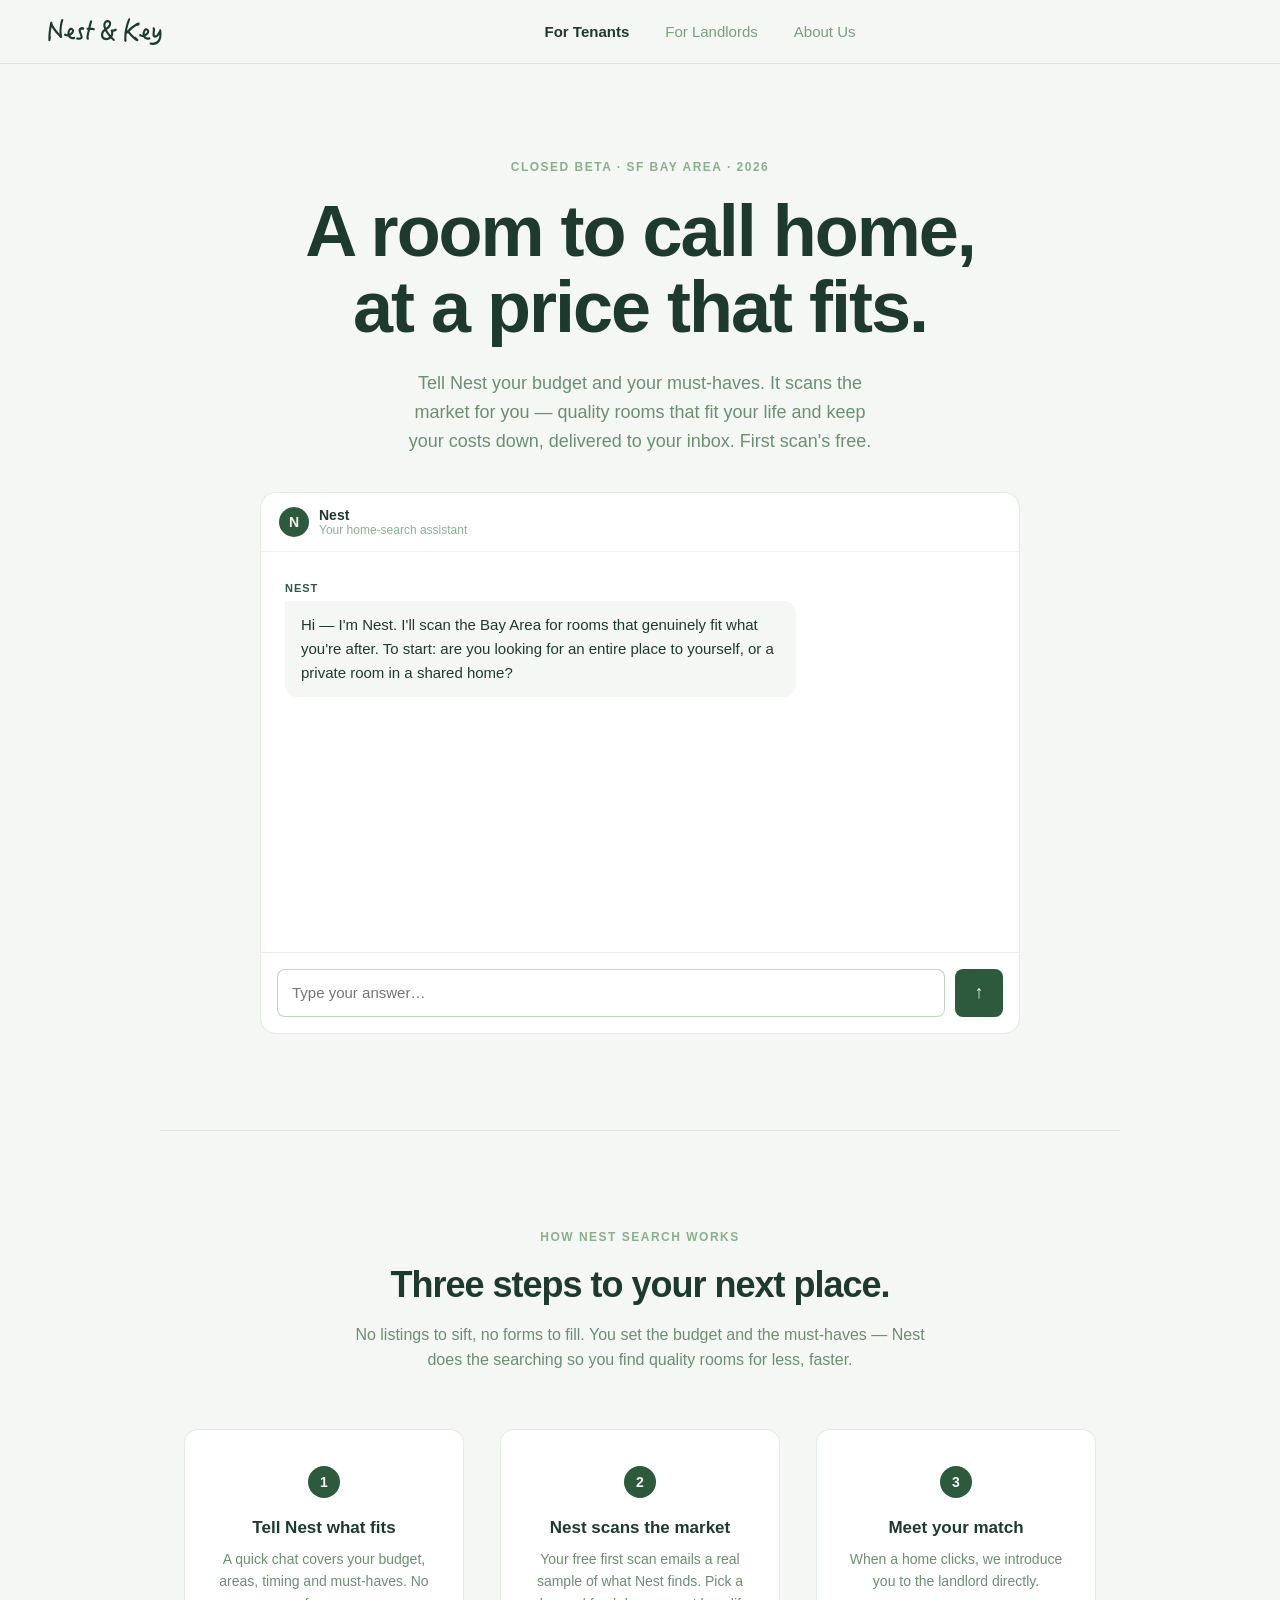
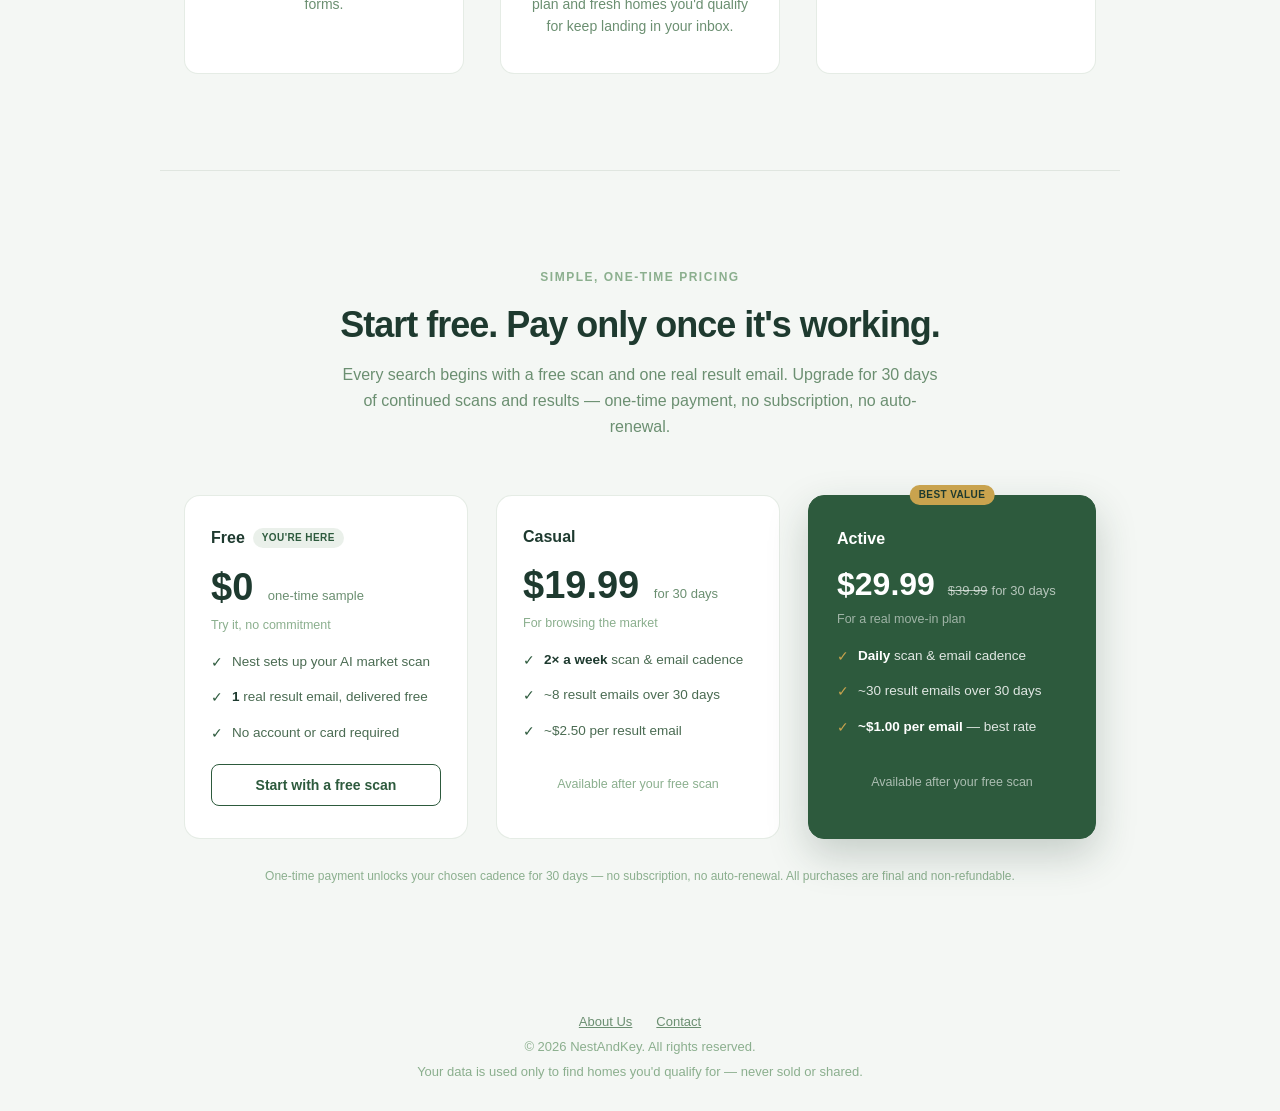
==== commit 419dea0e: "Merge Room Income Calculator into the Landlords page Per Design handoff (snippets.html, project "Des" ====
--- a/index.html
+++ b/index.html
@@ -30,7 +30,6 @@
     <div class="nav-links">
       <a href="/" class="active">For Tenants</a>
       <a href="/landlords">For Landlords</a>
-      <a href="/buyers">Room Income Calculator</a>
       <a href="/about">About Us</a>
     </div>
   </nav>
@@ -38,7 +37,6 @@
   <div class="mobile-menu" id="mobile-menu">
     <a href="/" class="active">For Tenants</a>
     <a href="/landlords">For Landlords</a>
-    <a href="/buyers">Room Income Calculator</a>
     <a href="/about">About Us</a>
   </div>
 
--- a/styles.css
+++ b/styles.css
@@ -91,6 +91,21 @@
 .btn-primary:hover { background: #3D7A52; }
 .btn-secondary { background: transparent; color: #2D5A3D; border: 1px solid rgba(80,130,80,0.35); }
 .btn-secondary:hover { background: rgba(80,130,80,0.08); }
+
+.btn-pill { display: inline-block; background: #2D5A3D; color: #F4F7F4; font-size: 15px; font-weight: 600; text-decoration: none; padding: 14px 30px; border-radius: 999px; box-shadow: 0 6px 20px rgba(45,90,61,0.25); transition: background 0.15s; }
+.btn-pill:hover { background: #3D7A52; }
+
+.calc-cta-band { max-width: 760px; margin: 16px auto 0; background: #2D5A3D; border-radius: 18px; padding: 32px 40px; text-align: center; box-shadow: 0 18px 50px rgba(30,58,47,0.14); }
+.calc-cta-band p { margin: 0 0 6px; font-size: 17px; font-weight: 600; color: #fff; }
+.calc-cta-band p.calc-cta-sub { font-size: 14px; color: #8BAF8E; margin: 0 0 22px; line-height: 1.6; }
+.calc-cta-band .btn-pill { background: #fff; color: #2D5A3D; }
+.calc-cta-band .btn-pill:hover { background: #F4F7F4; }
+
+/* Filled (dark) section variant — first used on Landlords' intake band */
+.section-filled { background: #1E3A2F; border-top: none; border-radius: 24px; padding-left: 48px; padding-right: 48px; }
+.section-filled .tag { color: #8BAF8E; }
+.section-filled .section-title { color: #fff; }
+.section-filled .section-subtitle { color: #8BAF8E; }
 
 /* Waitlist form */
 .waitlist-form { margin-top: 40px; display: flex; gap: 10px; flex-wrap: wrap; justify-content: center; }
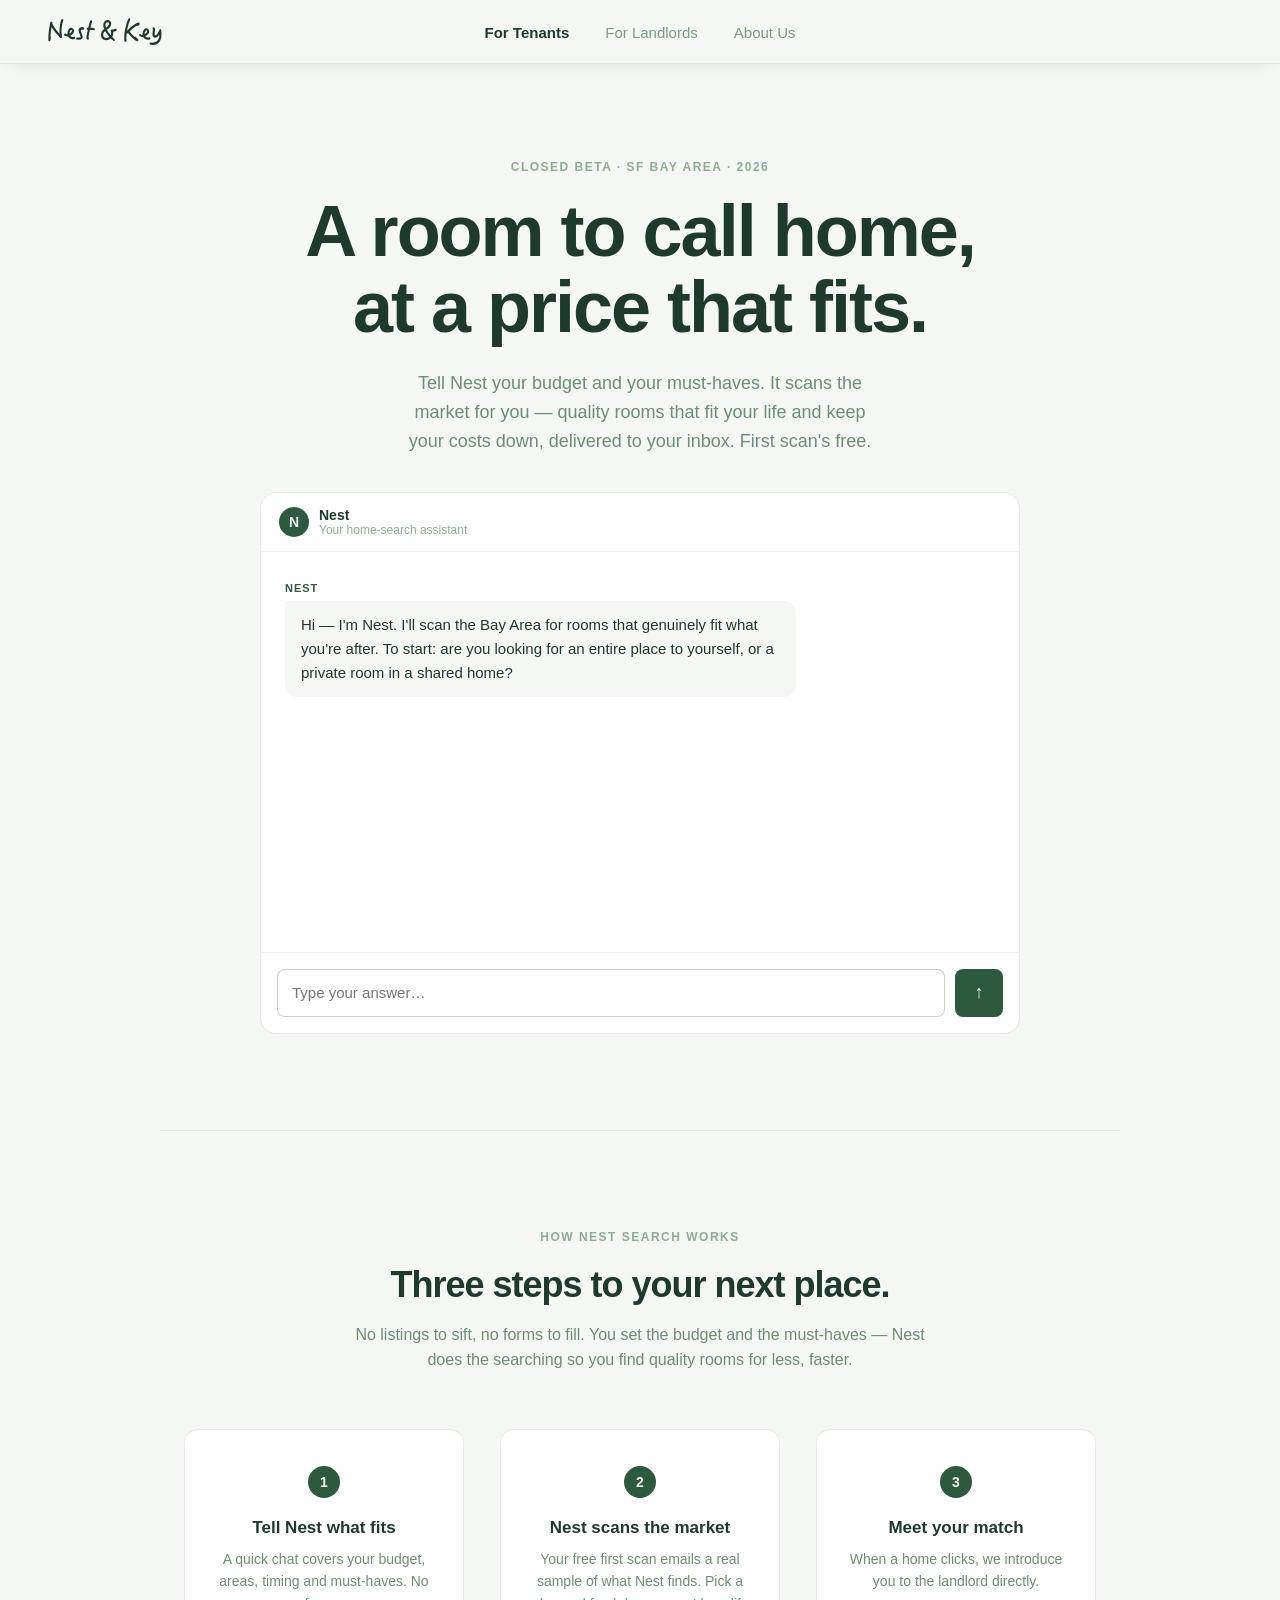
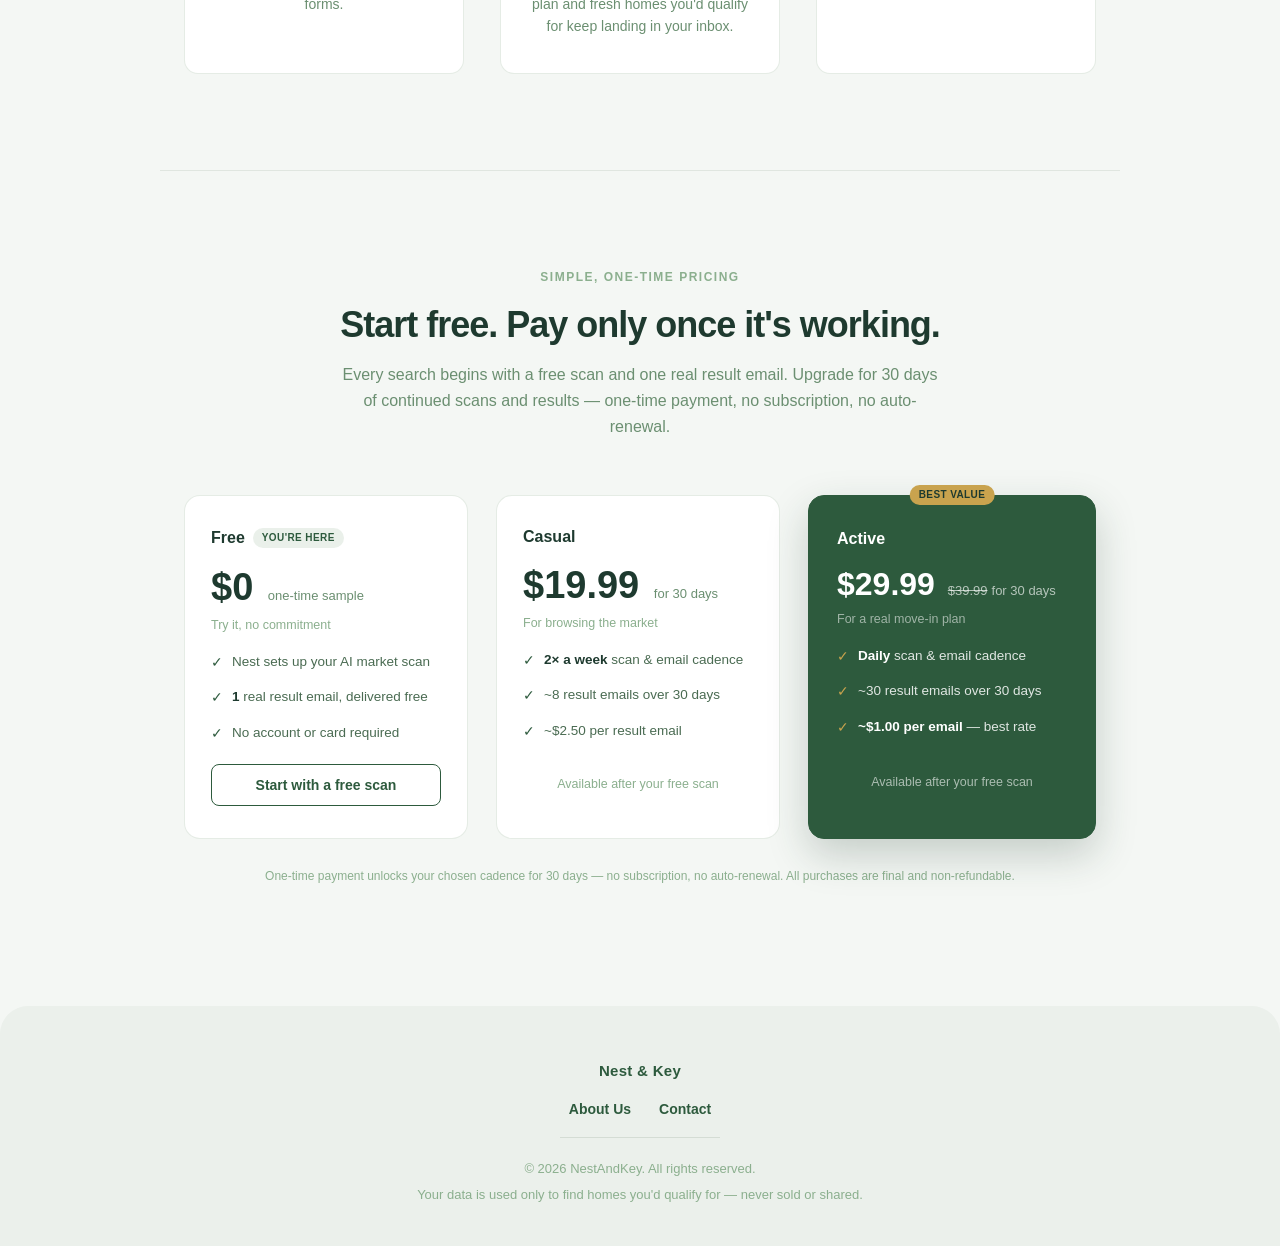
==== commit 65039c88: "Raise Nav, Footer, and About Us to body-section visual maturity Reconciled from a Claude Design hand" ====
--- a/index.html
+++ b/index.html
@@ -152,12 +152,13 @@
   </section>
 
   <footer>
-    <div style="display:flex;gap:24px;justify-content:center;margin-bottom:10px;">
+    <a class="footer-mark" href="/">Nest &amp; Key</a>
+    <div class="footer-links">
       <a href="/about">About Us</a>
       <a href="mailto:hello@nestandkey.ai">Contact</a>
     </div>
-    <div>© 2026 NestAndKey. All rights reserved.</div>
-    <div style="margin-top:10px;">Your data is used only to find homes you'd qualify for — never sold or shared.</div>
+    <div class="footer-divider"></div>
+    <div class="footer-meta">© 2026 NestAndKey. All rights reserved.<span class="footer-privacy">Your data is used only to find homes you'd qualify for — never sold or shared.</span></div>
   </footer>
 
   <script src="/shared.js"></script>
--- a/styles.css
+++ b/styles.css
@@ -15,12 +15,13 @@
   height: 64px;
   border-bottom: 1px solid rgba(80,110,80,0.15);
   background: #F4F7F4;
+  box-shadow: 0 8px 20px -16px rgba(30,58,47,0.28);
   position: relative;
   z-index: 100;
 }
 .nav-left { display: flex; align-items: center; gap: 12px; flex-shrink: 0; }
 .nav-logo { cursor: pointer; white-space: nowrap; color: #1E3A2F; text-decoration: none; display: block; }
-.nav-links { display: flex; gap: 36px; align-items: center; flex: 1; justify-content: center; }
+.nav-links { display: flex; gap: 36px; align-items: center; position: absolute; left: 50%; top: 50%; transform: translate(-50%, -50%); }
 .nav-links a {
   font-size: 15px;
   color: #7A9E7E;
@@ -102,7 +103,7 @@
 .calc-cta-band .btn-pill:hover { background: #F4F7F4; }
 
 /* Filled (dark) section variant — first used on Landlords' intake band */
-.section-filled { background: #1E3A2F; border-top: none; border-radius: 24px; padding-left: 48px; padding-right: 48px; }
+.content-section.section-filled { background: #1E3A2F; border-top: none; border-radius: 24px; padding-left: 48px; padding-right: 48px; margin: 32px auto; }
 .section-filled .tag { color: #8BAF8E; }
 .section-filled .section-title { color: #fff; }
 .section-filled .section-subtitle { color: #8BAF8E; }
@@ -229,9 +230,29 @@
 .active-card .pricing-hint { color: rgba(255,255,255,0.6); }
 
 /* Footer */
-footer { text-align: center; padding: 32px; font-size: 13px; color: #8BAF8E; }
+footer {
+  text-align: center;
+  padding: 56px 24px 40px;
+  margin-top: 24px;
+  background: #EBF0EB;
+  border-radius: 28px 28px 0 0;
+}
 footer a { color: #6B8F71; text-decoration: underline; }
 footer a:hover { color: #1E3A2F; }
+.footer-mark { display: inline-block; font-size: 15px; font-weight: 700; letter-spacing: 0.3px; color: #2D5A3D; text-decoration: none; margin-bottom: 22px; }
+.footer-mark:hover { color: #1E3A2F; text-decoration: none; }
+.footer-links { display: flex; gap: 28px; justify-content: center; flex-wrap: wrap; margin-bottom: 20px; }
+.footer-links a { font-size: 14px; font-weight: 600; color: #2D5A3D; text-decoration: none; }
+.footer-links a:hover { color: #1E3A2F; text-decoration: underline; }
+.footer-divider { width: 160px; height: 1px; background: rgba(80,110,80,0.15); margin: 0 auto 20px; }
+.footer-meta { font-size: 13px; color: #8BAF8E; line-height: 1.7; }
+.footer-meta .footer-privacy { display: block; margin-top: 4px; }
+
+/* About Us */
+.about-tint-mist { background: #EEF3F3; }
+.about-hero-photo { width: 100%; max-width: 320px; height: 320px; border-radius: 20px; overflow: hidden; margin: 28px auto 0; box-shadow: 0 16px 40px rgba(30,58,47,0.14); }
+.about-hero-photo img { width: 100%; height: 100%; object-fit: cover; object-position: center 48%; display: block; }
+.content-section.wide { max-width: 1100px; }
 
 /* Multi-section pages */
 section.section-multi { justify-content: flex-start; min-height: auto; padding: 0; }
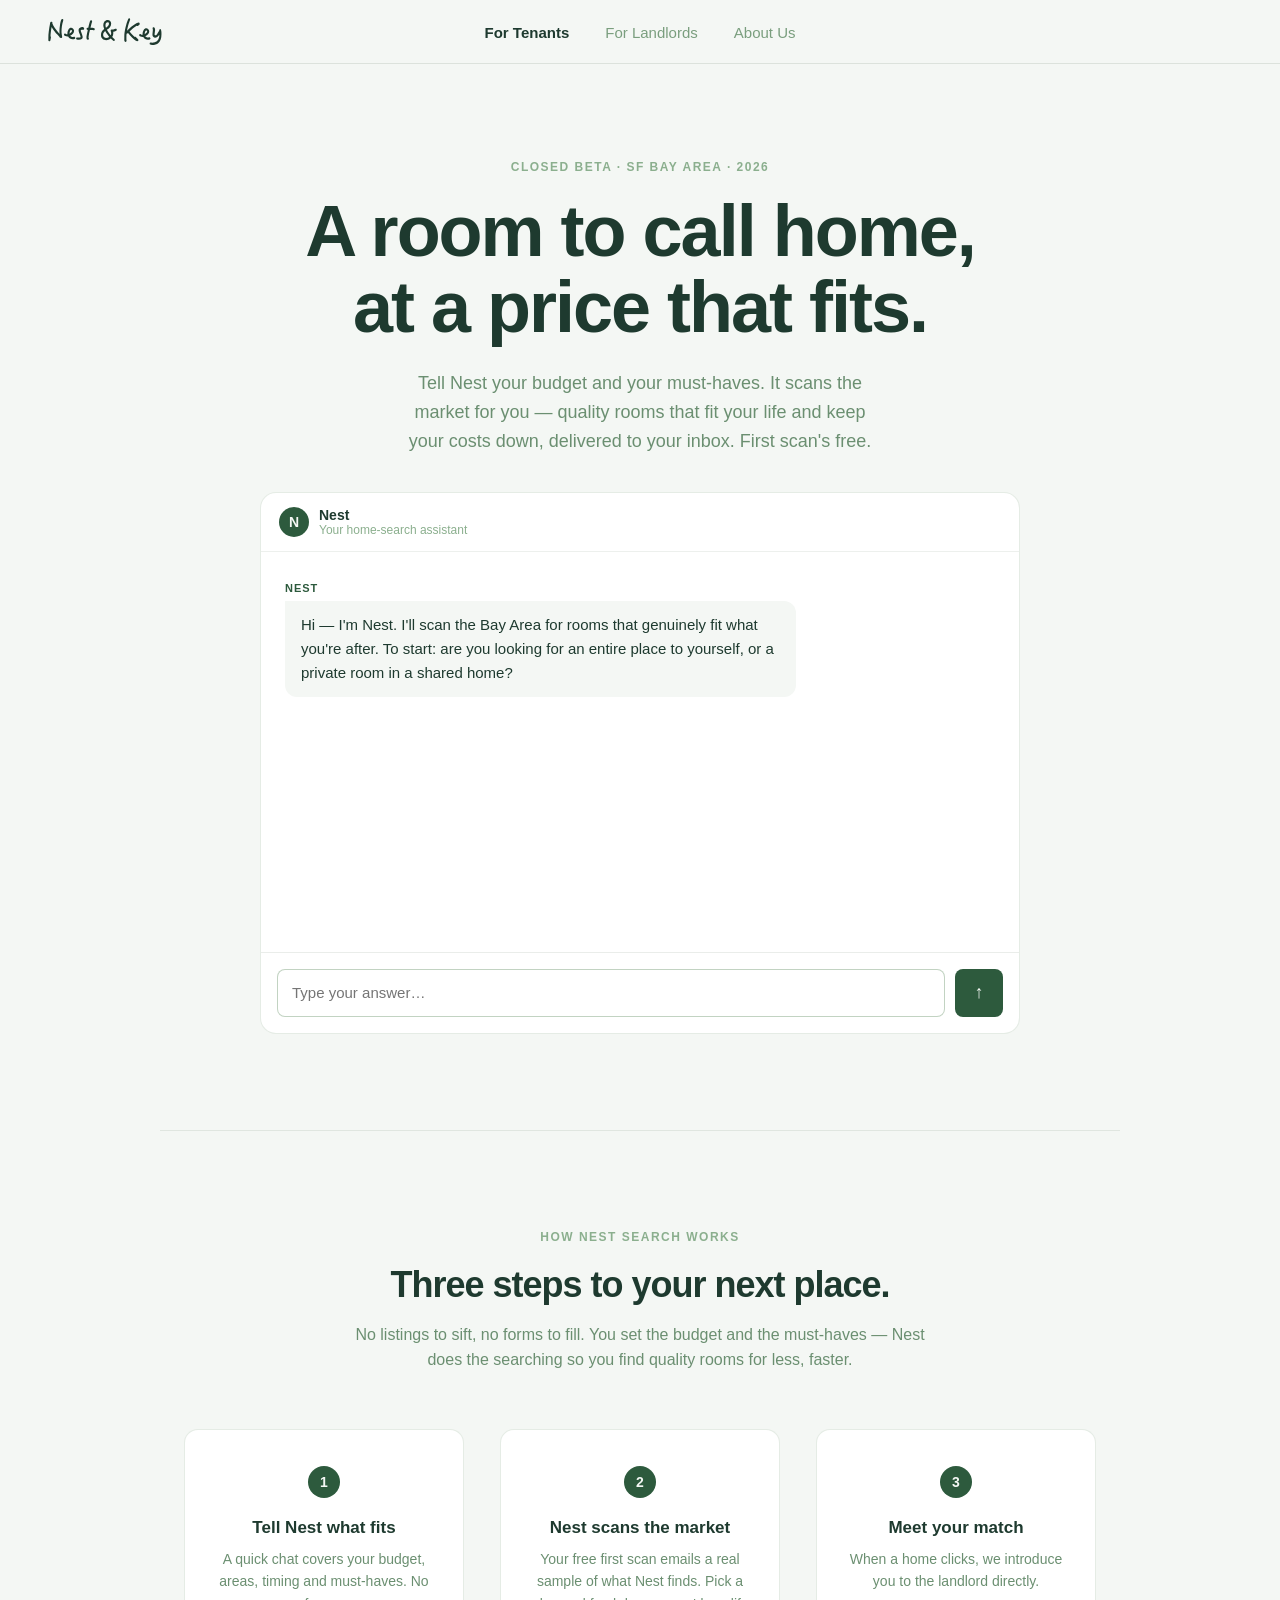
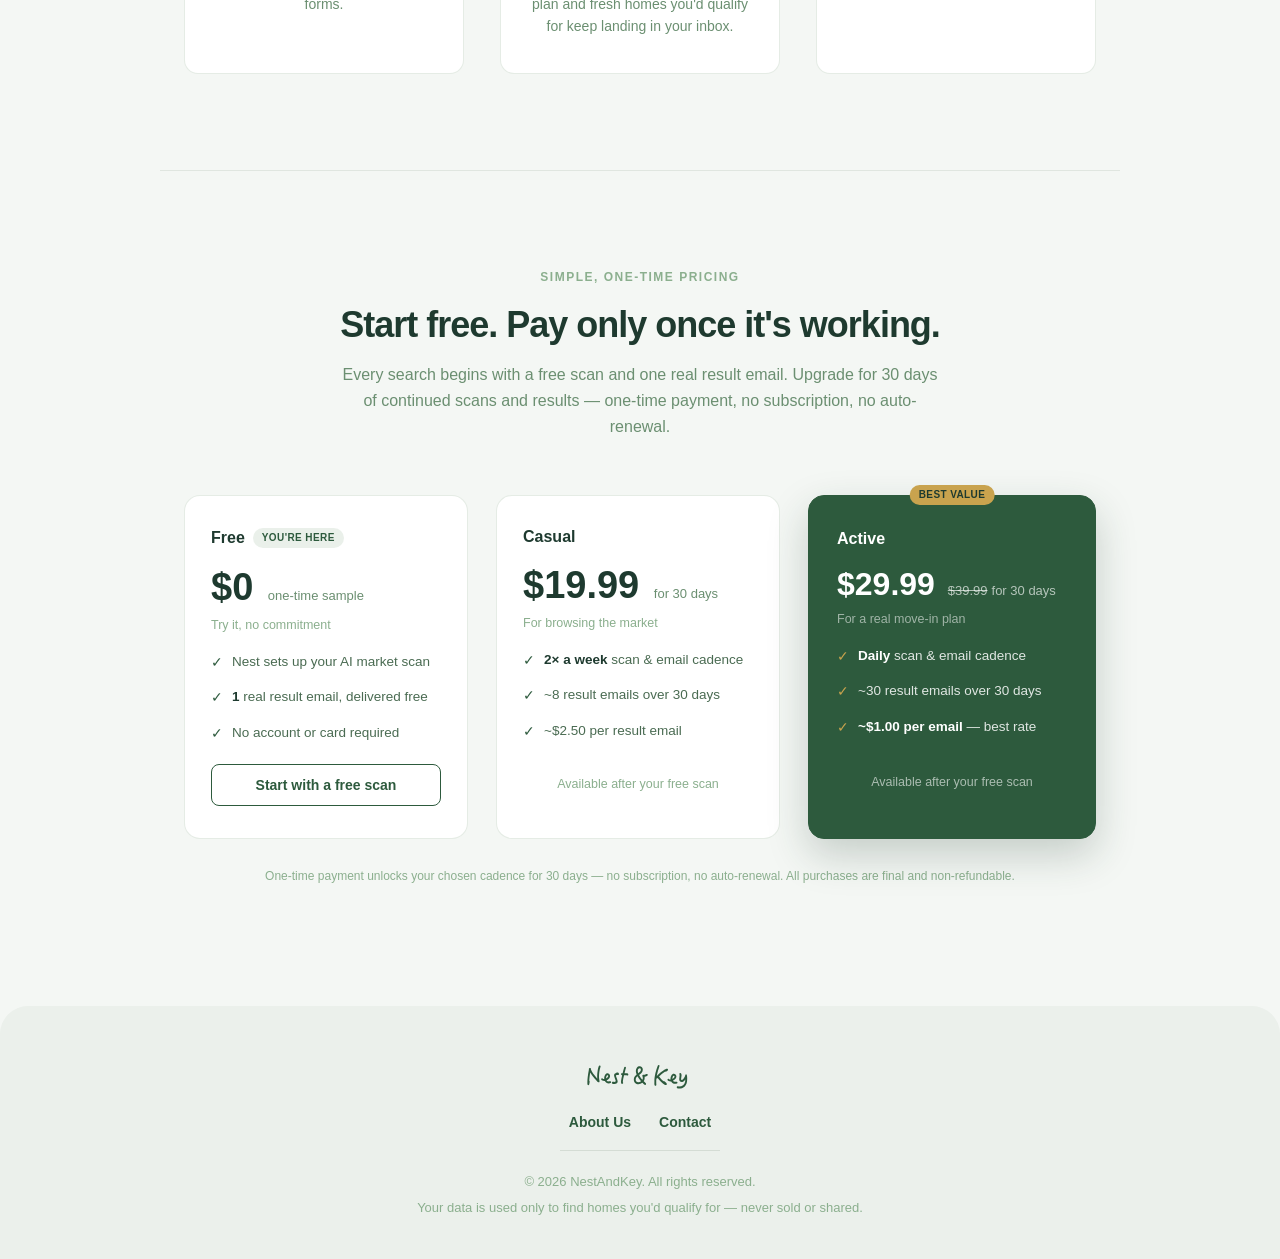
==== commit 1dc1f021: "Footer logo → real SVG mark, About Us photo shape, trust-box+form nesting, step-card copy Reuses the" ====
--- a/index.html
+++ b/index.html
@@ -152,7 +152,18 @@
   </section>
 
   <footer>
-    <a class="footer-mark" href="/">Nest &amp; Key</a>
+    <a class="footer-mark footer-logo" href="/">
+      <svg width="120" height="34" viewBox="40 88 160 55" fill="none" xmlns="http://www.w3.org/2000/svg" style="display:block;">
+        <path d="M206.475 119.691C206.475 126.019 204.839 130.495 201.611 133.25C198.942 135.488 195.542 136.65 191.324 136.65C188.655 136.65 187.321 135.832 187.321 134.283C187.321 133.163 187.881 132.604 188.957 132.561C189.473 132.604 190.248 132.69 191.281 132.819C197.866 132.733 201.654 129.849 202.687 124.125C202.902 122.79 203.031 121.413 203.031 119.95C200.75 123.135 198.512 124.727 196.317 124.727C194.939 124.727 193.906 124.297 193.132 123.35C192.314 122.446 191.926 121.284 191.926 119.864C191.926 119.003 192.013 117.625 192.228 115.818C192.443 114.01 192.572 112.719 192.572 111.858C192.572 111.6 192.486 111.255 192.357 110.739C192.185 110.222 192.142 109.878 192.142 109.62C192.142 108.544 192.744 107.984 194.036 107.984C194.724 107.984 195.284 108.458 195.671 109.404C196.015 110.179 196.188 111.126 196.188 112.159C196.188 112.546 196.015 113.752 195.757 115.732C195.499 117.712 195.37 119.046 195.37 119.734C195.37 120.509 195.671 120.897 196.36 120.897C197.307 120.897 198.297 120.251 199.33 118.96C200.104 118.013 201.137 116.334 202.472 113.967C203.117 112.848 203.031 110.524 204.452 110.524C205.786 110.524 206.475 113.795 206.475 116.808V119.691Z" fill="currentColor"/>
+        <path d="M188.711 125.976C188.711 127.353 187.248 128.085 184.364 128.085C181.093 128.085 178.682 126.621 177.133 123.652H175.842C174.723 123.652 173.647 123.436 172.528 122.963C171.064 122.36 170.375 121.586 170.375 120.639C170.375 119.434 170.935 118.831 172.054 118.831C172.312 118.831 172.743 119.046 173.345 119.477C173.948 119.907 174.507 120.122 175.11 120.122H176.1C175.971 119.39 175.928 118.788 175.928 118.357C175.928 116.291 176.444 114.355 177.477 112.547C178.682 110.438 180.189 109.362 182.04 109.362C183.116 109.362 184.149 109.878 185.182 110.911C186.215 111.944 186.731 113.106 186.731 114.312C186.731 117.497 184.579 120.251 180.275 122.576C181.308 123.824 182.427 124.426 183.718 124.426C184.063 124.426 184.622 124.383 185.354 124.297C186.086 124.211 186.645 124.125 186.989 124.125C187.42 124.125 187.85 124.34 188.195 124.685C188.539 125.115 188.711 125.545 188.711 125.976ZM183.331 114.484C183.331 114.139 183.159 113.838 182.901 113.494C182.556 113.236 182.212 113.063 181.868 113.063C181.093 113.063 180.49 113.709 180.06 115C179.629 116.076 179.457 117.195 179.457 118.357V119.132C182.04 117.454 183.331 115.904 183.331 114.484Z" fill="currentColor"/>
+        <path d="M171.391 102.217C171.391 103.422 170.659 104.326 169.282 105.014C168.206 105.617 167.603 105.875 167.431 105.875C167.216 105.875 166.829 105.746 166.226 105.488C162.395 107.769 158.608 110.782 154.906 114.527C156.068 116.162 157.446 117.798 159.038 119.433C160.803 121.327 162.266 122.662 163.471 123.393C163.816 123.393 163.988 123.35 164.074 123.35C164.461 123.35 164.892 123.565 165.365 123.953L167.905 126.234C168.808 127.052 169.282 127.783 169.282 128.386C169.282 128.86 169.11 129.29 168.765 129.677C168.378 130.065 167.948 130.28 167.474 130.28C166.656 130.28 165.666 129.849 164.461 129.075C160.458 126.406 156.413 122.403 152.367 117.109C151.635 117.755 150.86 118.185 150.085 118.357C149.87 120.38 149.784 122.231 149.784 123.867C149.784 125.933 149.784 127.396 149.87 128.171C149.87 128.343 149.87 128.644 149.956 129.032C149.999 129.462 150.042 129.72 150.042 129.849C150.042 130.28 149.87 130.667 149.569 131.012C149.225 131.356 148.88 131.528 148.45 131.528C147.761 131.528 147.202 131.141 146.814 130.452C146.47 129.893 146.341 129.29 146.341 128.515C146.341 128.085 146.341 127.009 146.384 125.244C146.384 123.522 146.384 122.575 146.384 122.317C146.384 118.486 147.029 113.795 148.321 108.243C149.483 103.121 150.903 98.6442 152.539 94.8135C152.969 93.8666 153.486 93.3501 154.131 93.3501C155.25 93.3501 155.853 93.8666 155.853 94.8996C155.853 95.2439 155.38 96.7934 154.476 99.5051C153.4 102.733 152.84 104.498 152.754 104.756C151.893 107.769 151.248 110.653 150.774 113.494L154.949 109.534C156.8 107.812 159.21 105.918 162.223 103.938C165.709 101.528 168.163 100.323 169.626 100.323C170.057 100.323 170.444 100.538 170.788 100.925C171.176 101.313 171.391 101.743 171.391 102.217Z" fill="currentColor"/>
+        <path d="M134.182 111.556C134.182 112.159 134.053 112.633 133.881 112.891C133.622 113.192 133.235 113.493 132.632 113.752C131.599 114.311 130.222 114.785 128.457 115.172C128.543 115.904 128.586 116.678 128.586 117.453C128.586 119.562 127.984 121.585 126.865 123.479C127.769 124.254 129.017 125.459 130.652 127.051C130.911 127.439 131.083 127.912 131.083 128.429C131.083 129.548 130.48 130.107 129.318 130.107C128.629 130.107 127.037 128.816 124.454 126.148C122.044 127.912 119.634 128.773 117.137 128.773C114.641 128.773 112.618 127.998 111.025 126.449C109.433 124.899 108.658 122.876 108.658 120.294C108.658 118.142 109.089 116.334 110.036 114.828C110.724 113.709 111.972 112.374 113.866 110.782C112.833 108.113 112.36 106.09 112.36 104.627C112.36 102.302 112.962 100.323 114.254 98.6009C115.545 96.8362 117.31 95.9323 119.462 95.9323C121.097 95.9323 122.431 96.4919 123.508 97.6109C124.584 98.687 125.143 100.064 125.143 101.786C125.143 104.11 124.454 106.09 123.12 107.726C122.302 108.759 120.71 110.179 118.299 111.901C119.591 114.354 120.796 116.248 121.872 117.582L124.282 120.724C124.885 119.605 125.186 118.529 125.186 117.453C125.186 116.851 125.014 115.99 124.756 114.914C124.411 113.881 124.282 113.278 124.282 113.02C124.282 112.546 124.454 112.159 124.885 111.815C125.229 111.513 125.66 111.341 126.09 111.341C126.176 111.341 126.434 111.384 126.779 111.427C127.08 111.513 127.295 111.513 127.424 111.513C127.941 111.513 129.017 111.212 130.695 110.523C131.47 110.222 132.159 110.05 132.804 110.05C133.149 110.05 133.45 110.222 133.794 110.523C134.053 110.825 134.182 111.169 134.182 111.556ZM121.571 102.259C121.571 101.571 121.398 100.925 121.097 100.366C120.753 99.8922 120.322 99.6339 119.806 99.6339C117.223 99.6339 115.932 101.269 115.932 104.455C115.932 105.574 116.19 106.951 116.707 108.587C119.935 106.521 121.571 104.412 121.571 102.259ZM121.958 123.393C118.859 119.433 116.664 116.334 115.416 114.053C113.221 115.947 112.145 117.927 112.145 119.993C112.145 121.542 112.532 122.79 113.307 123.737C114.081 124.641 115.244 125.072 116.707 125.072C118.558 125.072 120.322 124.512 121.958 123.393Z" fill="currentColor"/>
+        <path d="M98.6138 110.782C98.6138 111.299 98.4416 111.772 98.1403 112.203C97.796 112.633 97.4086 112.848 97.0212 112.848C96.4186 112.848 95.8591 112.676 95.4287 112.246C95.1274 112.246 94.3957 112.246 93.1905 112.203C91.9854 112.203 91.2106 112.16 90.7802 112.16C90.0055 115.517 89.532 117.583 89.3598 118.401C88.8433 120.811 88.5851 123.006 88.499 124.9C88.9294 125.244 89.1446 125.718 89.1446 126.406C89.1446 126.837 88.9294 127.224 88.5421 127.612C88.1116 127.956 87.7243 128.128 87.2939 128.128C85.8735 128.128 85.1848 126.923 85.1848 124.599C85.1848 123.307 85.4431 121.241 86.0026 118.444L87.2939 112.246C85.9596 112.246 85.3139 111.643 85.3139 110.395C85.3139 109.62 85.5722 109.104 86.0887 108.845C86.433 108.673 87.0786 108.544 88.1116 108.544C89.2307 103.982 90.1776 100.452 90.9524 97.8697C91.2106 96.9658 91.7271 96.4924 92.5019 96.4924C93.6209 96.4924 94.2235 97.138 94.3527 98.4292C94.0944 99.3331 93.7501 100.366 93.3627 101.571C92.8462 103.336 92.2867 105.617 91.6841 108.458C91.9854 108.458 93.0614 108.501 94.8691 108.544C97.3656 108.673 98.6138 109.405 98.6138 110.782Z" fill="currentColor"/>
+        <path d="M81.4732 110.265C81.4732 110.782 81.301 111.169 80.9998 111.428C80.6554 111.772 80.268 111.901 79.8376 111.901C79.6224 111.901 79.235 111.901 78.7186 111.815C78.2021 111.815 77.8147 111.772 77.5564 111.772C76.4374 111.772 75.8778 112.202 75.8778 113.02C75.8778 113.537 76.3943 115.129 77.4704 117.798C78.5033 120.509 79.0629 122.532 79.0629 123.824C79.0629 125.072 78.5464 126.062 77.5564 126.88C76.4374 127.697 74.9309 128.128 73.0371 128.128C69.9381 128.128 68.4316 127.482 68.4316 126.277C68.4316 125.803 68.5608 125.33 68.9051 124.9C69.1633 124.469 69.5077 124.211 69.895 124.211C69.9811 124.211 70.4546 124.297 71.3154 124.383C72.1762 124.512 72.908 124.555 73.4245 124.555C74.8448 124.555 75.5765 124.082 75.5765 123.049C75.5765 122.446 75.017 120.811 73.984 118.228C72.951 115.646 72.4345 113.709 72.4345 112.504C72.4345 110.524 73.4244 109.146 75.4474 108.415C75.8778 107.726 76.6956 107.339 77.9868 107.339C79.9668 107.339 81.0428 107.984 81.215 109.275C81.3871 109.62 81.4732 109.964 81.4732 110.265Z" fill="currentColor"/>
+        <path d="M67.1106 125.115C67.1106 126.492 65.6472 127.224 62.7634 127.224C59.4922 127.224 57.0819 125.761 55.5324 122.791H54.2412C53.1221 122.791 52.0461 122.576 50.927 122.102C49.4636 121.5 48.7749 120.725 48.7749 119.778C48.7749 118.573 49.3344 117.97 50.4535 117.97C50.7118 117.97 51.1422 118.185 51.7448 118.616C52.3473 119.046 52.9069 119.261 53.5095 119.261H54.4994C54.3703 118.53 54.3273 117.927 54.3273 117.497C54.3273 115.431 54.8438 113.494 55.8767 111.686C57.0819 109.577 58.5884 108.501 60.4391 108.501C61.5152 108.501 62.5482 109.018 63.5812 110.051C64.6142 111.084 65.1307 112.246 65.1307 113.451C65.1307 116.636 62.9786 119.391 58.6744 121.715C59.7074 122.963 60.8265 123.566 62.1178 123.566C62.4621 123.566 63.0216 123.523 63.7533 123.437C64.485 123.35 65.0446 123.264 65.3889 123.264C65.8193 123.264 66.2497 123.48 66.5941 123.824C66.9384 124.254 67.1106 124.685 67.1106 125.115ZM61.7304 113.623C61.7304 113.279 61.5582 112.977 61.3 112.633C60.9556 112.375 60.6113 112.203 60.267 112.203C59.4922 112.203 58.8897 112.848 58.4592 114.14C58.0288 115.216 57.8567 116.335 57.8567 117.497V118.272C60.4391 116.593 61.7304 115.043 61.7304 113.623Z" fill="currentColor"/>
+        <path d="M47.7147 96.2768C47.7147 96.535 47.5856 97.0515 47.3704 97.7833C45.6487 103.207 44.8309 109.146 44.8309 115.603C44.8309 116.549 45.0892 118.874 45.6918 122.575C45.7778 123.178 45.8209 123.479 45.8209 123.522C45.8209 124.727 45.2183 125.287 44.0562 125.287C43.7549 125.287 43.4106 125.158 42.9801 124.813C42.6358 124.77 42.2054 124.426 41.6028 123.824C41.4306 123.651 40.2685 122.317 38.0734 119.735C35.4909 116.765 33.8123 114.785 33.0376 113.752C31.402 111.686 29.9816 109.491 28.7765 107.252C27.6574 113.709 27.0978 118.874 27.0118 122.704H27.3991C27.5713 123.049 27.7004 123.393 27.7004 123.78C27.7004 124.857 27.3991 126.664 26.7965 129.247C26.5813 130.108 26.1079 130.538 25.3331 130.538C24.9027 130.538 24.5153 130.323 24.128 129.935C23.6976 129.548 23.5254 129.161 23.5254 128.73V125.115C23.5254 119.089 24.4723 111.212 26.3661 101.528C26.237 101.356 26.194 101.141 26.194 100.925C26.194 100.538 26.4092 100.108 26.9257 99.591C27.4422 99.1176 27.8726 98.8593 28.26 98.8593C28.7765 98.8593 29.2069 99.0315 29.5512 99.3758C29.8955 99.7201 30.0677 100.151 30.0677 100.667C30.0677 100.839 29.9816 101.054 29.8955 101.399C31.445 105.789 35.4048 111.514 41.6889 118.572C41.5167 116.42 41.4737 114.828 41.4737 113.752C41.4737 111.298 41.7319 108.285 42.2915 104.67C42.851 100.753 43.5397 97.8263 44.3575 95.8464C44.7018 94.9855 45.2613 94.5121 46.0361 94.5121C46.4665 94.5121 46.8539 94.7273 47.1982 95.0716C47.5425 95.459 47.7147 95.8464 47.7147 96.2768Z" fill="currentColor"/>
+      </svg>
+    </a>
     <div class="footer-links">
       <a href="/about">About Us</a>
       <a href="mailto:hello@nestandkey.ai">Contact</a>
--- a/styles.css
+++ b/styles.css
@@ -15,7 +15,6 @@
   height: 64px;
   border-bottom: 1px solid rgba(80,110,80,0.15);
   background: #F4F7F4;
-  box-shadow: 0 8px 20px -16px rgba(30,58,47,0.28);
   position: relative;
   z-index: 100;
 }
@@ -239,8 +238,10 @@
 }
 footer a { color: #6B8F71; text-decoration: underline; }
 footer a:hover { color: #1E3A2F; }
-.footer-mark { display: inline-block; font-size: 15px; font-weight: 700; letter-spacing: 0.3px; color: #2D5A3D; text-decoration: none; margin-bottom: 22px; }
-.footer-mark:hover { color: #1E3A2F; text-decoration: none; }
+.footer-mark { display: inline-block; margin-bottom: 22px; }
+.footer-logo { display: inline-flex; margin-bottom: 22px; color: #2D5A3D; }
+.footer-logo:hover { color: #1E3A2F; }
+.footer-logo svg { width: 108px; height: 30px; display: block; }
 .footer-links { display: flex; gap: 28px; justify-content: center; flex-wrap: wrap; margin-bottom: 20px; }
 .footer-links a { font-size: 14px; font-weight: 600; color: #2D5A3D; text-decoration: none; }
 .footer-links a:hover { color: #1E3A2F; text-decoration: underline; }
@@ -249,9 +250,8 @@
 .footer-meta .footer-privacy { display: block; margin-top: 4px; }
 
 /* About Us */
-.about-tint-mist { background: #EEF3F3; }
-.about-hero-photo { width: 100%; max-width: 320px; height: 320px; border-radius: 20px; overflow: hidden; margin: 28px auto 0; box-shadow: 0 16px 40px rgba(30,58,47,0.14); }
-.about-hero-photo img { width: 100%; height: 100%; object-fit: cover; object-position: center 48%; display: block; }
+.about-hero-photo { width: 100%; max-width: 680px; height: 360px; border-radius: 0; overflow: hidden; margin: 28px auto 0; box-shadow: 0 16px 40px rgba(30,58,47,0.14); }
+.about-hero-photo img { width: 100%; height: 100%; object-fit: cover; object-position: center 42%; display: block; }
 .content-section.wide { max-width: 1100px; }
 
 /* Multi-section pages */
@@ -273,7 +273,7 @@
 
 /* Trust box */
 .trust-box { background: #EBF0EB; border-radius: 16px; padding: 48px 40px; text-align: center; }
-.trust-box .trust-stat { font-size: 22px; font-weight: 700; color: #1E3A2F; margin-bottom: 14px; }
+.trust-box .trust-stat { font-size: 19px; font-weight: 600; color: #1E3A2F; margin-bottom: 14px; }
 .trust-box .trust-note { font-size: 15px; color: #4A6B52; }
 
 /* Buyers page */
